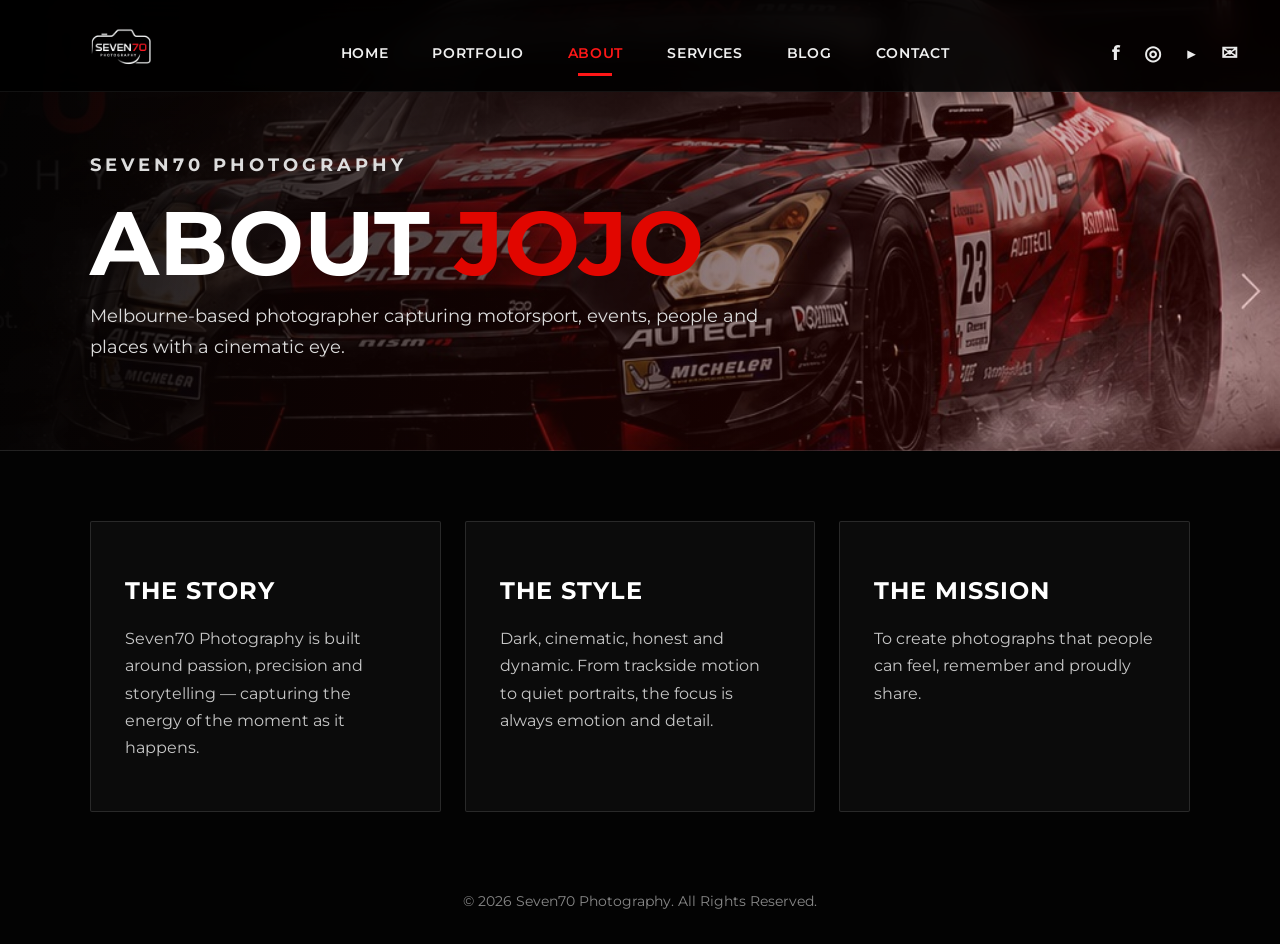
==== about.html @ 2dc297df "Add files via upload" ====
<!DOCTYPE html><html lang="en"><head><meta charset="UTF-8"><meta name="viewport" content="width=device-width, initial-scale=1.0"><title>About | Seven70 Photography</title><link rel="preconnect" href="https://fonts.googleapis.com"><link rel="preconnect" href="https://fonts.gstatic.com" crossorigin><link href="https://fonts.googleapis.com/css2?family=Montserrat:wght@400;500;600;700;800&family=Mr+Dafoe&display=swap" rel="stylesheet"><link rel="stylesheet" href="css/style.css"></head><body><header class="site-header">
  <a class="brand" href="index.html" aria-label="Seven70 Photography home"><img src="images/logo/logo-seven70.png" alt="Seven70 Photography logo" /><span class="brand-text">SEVEN<span>70</span><small>PHOTOGRAPHY</small></span></a>
  <button class="menu-toggle" aria-label="Open menu">☰</button>
  <nav class="main-nav" aria-label="Main navigation">
    <a  href="index.html">Home</a><a  href="portfolio.html">Portfolio</a><a class="active" href="about.html">About</a><a  href="services.html">Services</a><a  href="blog.html">Blog</a><a  href="contact.html">Contact</a>
  </nav>
  <div class="socials"><a href="#">f</a><a href="#">◎</a><a href="#">▶</a><a href="mailto:hello@seven70photography.com">✉</a></div>
</header><main><section class="page-hero"><p class="eyebrow">Seven70 Photography</p><h1>ABOUT <span>JOJO</span></h1><p>Melbourne-based photographer capturing motorsport, events, people and places with a cinematic eye.</p></section><section class="content"><div class="grid"><article class="panel"><h2>The Story</h2><p>Seven70 Photography is built around passion, precision and storytelling — capturing the energy of the moment as it happens.</p></article><article class="panel"><h2>The Style</h2><p>Dark, cinematic, honest and dynamic. From trackside motion to quiet portraits, the focus is always emotion and detail.</p></article><article class="panel"><h2>The Mission</h2><p>To create photographs that people can feel, remember and proudly share.</p></article></div></section></main><footer class="site-footer">© 2026 Seven70 Photography. All Rights Reserved.</footer><script src="js/script.js"></script></body></html>
---- css/style.css ----
:root{
  --bg:#030303;
  --panel:#090909;
  --text:#fff;
  --muted:#b9b9b9;
  --line:rgba(255,255,255,.16);
  --red:#e10600;
  --red2:#ff1717;
}
*{box-sizing:border-box}
html,body{margin:0;max-width:100%;overflow-x:hidden;background:var(--bg);color:var(--text);font-family:Montserrat,Arial,sans-serif}
a{color:inherit;text-decoration:none}
img{max-width:100%;display:block}
.site-header{height:92px;position:fixed;top:0;left:0;right:0;z-index:100;display:grid;grid-template-columns:230px 1fr 220px;align-items:center;padding:0 42px;background:rgba(0,0,0,.88);backdrop-filter:blur(14px);border-bottom:1px solid rgba(255,255,255,.07)}
.brand{width:158px;display:flex;align-items:center}.brand img{width:100%;height:auto;object-fit:contain}.brand-text{display:none;font-weight:800;font-size:22px;letter-spacing:1px}.brand-text span{color:var(--red)}.brand-text small{display:block;font-size:8px;letter-spacing:5px;font-weight:500;margin-top:4px}
.main-nav{display:flex;justify-content:center;align-items:center;gap:44px;text-transform:uppercase;font-size:14px;font-weight:600;letter-spacing:.7px}.main-nav a{position:relative;padding:36px 0;color:#f1f1f1}.main-nav a:hover,.main-nav a.active{color:var(--red2)}.main-nav a.active:after{content:"";position:absolute;left:50%;bottom:22px;transform:translateX(-50%);width:34px;height:3px;background:var(--red2)}
.socials{display:flex;justify-content:flex-end;gap:24px;font-size:20px;font-weight:700}.socials a{opacity:.92}.socials a:hover{color:var(--red2)}.menu-toggle{display:none;background:none;border:0;color:#fff;font-size:30px}
.hero{min-height:calc(100vh - 0px);position:relative;padding:92px 0 0;background:radial-gradient(circle at 70% 40%,rgba(255,255,255,.09),transparent 36%),linear-gradient(90deg,#030303 0%,#030303 25%,rgba(3,3,3,.92) 37%,rgba(3,3,3,.18) 65%,rgba(3,3,3,.45) 100%);display:grid;grid-template-columns:minmax(330px,42%) minmax(0,58%);align-items:center;overflow:hidden}
.hero:after{content:"";position:absolute;inset:92px 0 0;background:linear-gradient(180deg,transparent 69%,#030303 100%);pointer-events:none;z-index:2}.hero-copy{position:relative;z-index:3;padding-left:68px;max-width:630px;transform:translateY(-12px)}.eyebrow{text-transform:uppercase;color:#fff;font-weight:700;letter-spacing:4px;font-size:15px;margin:0 0 22px}.accent-line{width:48px;height:3px;background:var(--red);margin-bottom:28px}.hero-title{margin:0 0 18px;font-size:clamp(64px,6.1vw,112px);font-weight:800;line-height:.86;letter-spacing:2px;text-transform:uppercase;text-shadow:0 0 24px rgba(0,0,0,.75);white-space:normal}.hero-title .seventy{color:var(--red2)}.hero-title small{display:block;font-size:.42em;line-height:1.05;letter-spacing:.32em;font-weight:500;margin-top:12px;padding-left:3px;color:#fff}.hero-subtitle{font-size:17px;line-height:1.65;margin:0 0 25px;color:#f6f6f6}.signature{font-family:"Mr Dafoe",cursive;font-size:42px;line-height:1;color:#fff;margin:5px 0 14px;text-shadow:0 0 10px rgba(0,0,0,.5)}.role{text-transform:uppercase;letter-spacing:4px;color:#fff;margin:0 0 32px;font-size:13px}.btn{display:inline-flex;align-items:center;gap:18px;border:1px solid rgba(255,255,255,.82);padding:17px 34px;text-transform:uppercase;letter-spacing:3px;font-size:13px;font-weight:700;transition:.25s}.btn span{color:var(--red2);font-size:28px;line-height:0}.btn:hover{background:#fff;color:#000}.hero-media{position:relative;z-index:1;align-self:stretch;height:calc(100vh - 92px);min-height:560px;overflow:hidden}.hero-media img{width:100%;height:100%;object-fit:cover;object-position:center right;filter:contrast(1.08) saturate(.94) brightness(.86)}.hero-media:before{content:"";position:absolute;inset:0;background:linear-gradient(90deg,#030303 0%,rgba(3,3,3,.84) 5%,rgba(3,3,3,.28) 26%,transparent 52%,rgba(0,0,0,.25) 100%);z-index:2}.hero-arrow{position:absolute;z-index:4;top:48%;transform:translateY(-50%);background:transparent;border:0;color:#fff;font-size:62px;font-weight:200;opacity:.75;cursor:pointer}.hero-arrow.left{left:18px}.hero-arrow.right{right:22px}.hero-dots{position:absolute;z-index:5;bottom:54px;left:50%;display:flex;gap:14px}.hero-dots span{width:12px;height:12px;border-radius:50%;background:#fff;opacity:.9}.hero-dots .active{background:var(--red2);box-shadow:0 0 0 2px rgba(255,255,255,.8) inset}
.featured-strip{position:relative;z-index:5;margin:-28px auto 0;width:calc(100% - 52px);display:grid;grid-template-columns:repeat(6,1fr);gap:12px}.feature-card{height:210px;border:1px solid var(--line);position:relative;overflow:hidden;background:#111}.feature-card img{width:100%;height:100%;object-fit:cover;filter:grayscale(.2) brightness(.62);transition:transform .4s,filter .4s}.feature-card:after{content:"";position:absolute;inset:0;background:linear-gradient(180deg,transparent 40%,rgba(0,0,0,.86))}.feature-card span{position:absolute;z-index:2;left:0;right:0;bottom:18px;text-align:center;text-transform:uppercase;font-size:16px;font-weight:700;letter-spacing:.5px}.feature-card:hover img{transform:scale(1.07);filter:grayscale(0) brightness(.86)}
.quick-links{width:calc(100% - 52px);margin:32px auto 28px;border-top:1px solid rgba(255,255,255,.1);border-bottom:1px solid rgba(255,255,255,.1);display:grid;grid-template-columns:repeat(6,1fr);background:linear-gradient(180deg,rgba(255,255,255,.025),rgba(255,255,255,.005))}.quick-links a{padding:28px 24px;min-height:86px;border-right:1px solid rgba(255,255,255,.15);display:flex;gap:10px;flex-direction:column;justify-content:center}.quick-links a:last-child{border-right:0}.quick-links strong{text-transform:uppercase;letter-spacing:1.3px;font-size:15px}.quick-links span{color:var(--muted);font-size:14px}.quick-links span::after{content:"";color:var(--red)}
.site-footer{text-align:center;color:#888;padding:10px 20px 34px;font-size:14px}.page-hero{padding:150px 7vw 70px;background:linear-gradient(100deg,#030303,rgba(225,6,0,.16)),url('../images/hero/hero-car.jpg') center/cover;color:#fff;border-bottom:1px solid rgba(255,255,255,.12)}.page-hero h1{font-size:clamp(48px,7vw,100px);line-height:.9;margin:0;text-transform:uppercase}.page-hero h1 span{color:var(--red)}.page-hero p{max-width:680px;color:#ddd;font-size:18px;line-height:1.7}.content{padding:70px 7vw}.grid{display:grid;grid-template-columns:repeat(3,1fr);gap:24px}.panel{padding:34px;background:#0b0b0b;border:1px solid rgba(255,255,255,.12);border-radius:2px}.panel h2,.panel h3{text-transform:uppercase;letter-spacing:1px}.panel p{color:#c7c7c7;line-height:1.7}.form{max-width:760px}.form input,.form textarea{width:100%;margin:0 0 16px;padding:16px;background:#070707;border:1px solid rgba(255,255,255,.18);color:#fff}.form textarea{min-height:160px}.form button{background:var(--red);color:#fff;border:0;padding:16px 28px;text-transform:uppercase;font-weight:800;letter-spacing:2px}
@media(max-width:1100px){.site-header{grid-template-columns:170px 1fr 150px;padding:0 24px}.main-nav{gap:22px;font-size:12px}.socials{gap:14px}.hero{grid-template-columns:1fr}.hero-copy{padding:150px 38px 90px}.hero-media{position:absolute;inset:92px 0 0;height:auto;min-height:0;opacity:.62}.hero-title{font-size:clamp(58px,11vw,105px)}.featured-strip,.quick-links{grid-template-columns:repeat(3,1fr)}.grid{grid-template-columns:1fr 1fr}}
@media(max-width:760px){.site-header{height:76px;grid-template-columns:150px 1fr;padding:0 18px}.brand{width:132px}.menu-toggle{display:block;justify-self:end}.main-nav{display:none;position:absolute;top:76px;left:0;right:0;background:#050505;border-bottom:1px solid rgba(255,255,255,.1);padding:16px 24px;flex-direction:column;align-items:flex-start;gap:0}.main-nav.open{display:flex}.main-nav a{padding:14px 0}.main-nav a.active:after{display:none}.socials{display:none}.hero{padding-top:76px;min-height:760px}.hero-copy{padding:110px 28px 70px}.hero-media{inset:76px 0 0}.hero-media img{object-position:62% center}.eyebrow{font-size:12px;letter-spacing:2px}.hero-title{font-size:clamp(50px,17vw,78px)}.hero-title small{letter-spacing:.22em}.signature{font-size:34px}.hero-arrow{display:none}.hero-dots{bottom:28px;left:28px}.featured-strip{margin:0 16px;width:auto;grid-template-columns:1fr 1fr}.feature-card{height:170px}.quick-links{width:auto;margin:22px 16px;grid-template-columns:1fr}.quick-links a{border-right:0;border-bottom:1px solid rgba(255,255,255,.15);padding:18px}.grid{grid-template-columns:1fr}.page-hero{padding-top:120px}}
@media(max-width:430px){.featured-strip{grid-template-columns:1fr}.hero-title small{font-size:.38em;letter-spacing:.16em}.hero-subtitle{font-size:15px}.btn{padding:15px 22px}.feature-card{height:210px}}
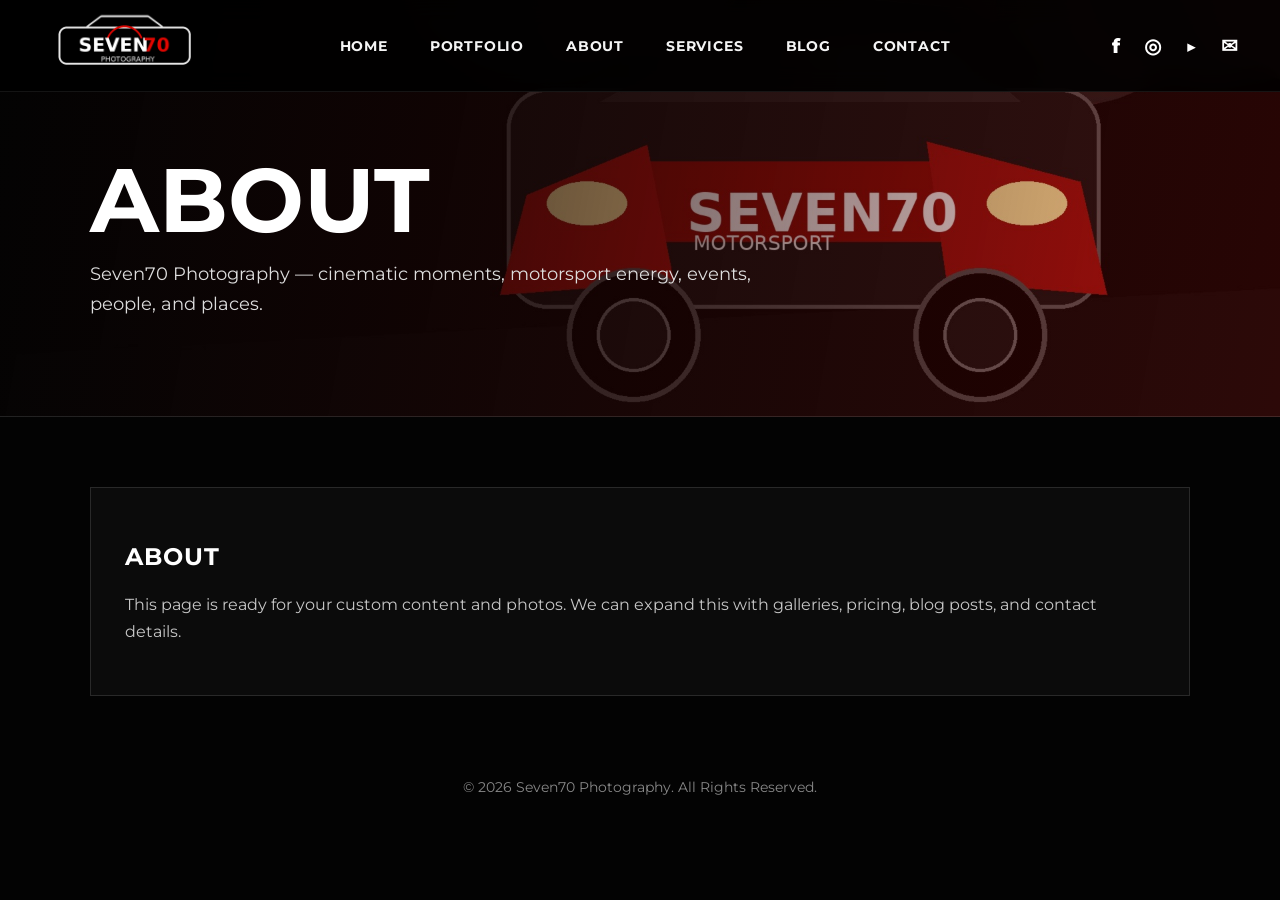
==== commit 4ab3e71d: "Add files via upload" ====
--- a/about.html
+++ b/about.html
@@ -1,8 +1 @@
-<!DOCTYPE html><html lang="en"><head><meta charset="UTF-8"><meta name="viewport" content="width=device-width, initial-scale=1.0"><title>About | Seven70 Photography</title><link rel="preconnect" href="https://fonts.googleapis.com"><link rel="preconnect" href="https://fonts.gstatic.com" crossorigin><link href="https://fonts.googleapis.com/css2?family=Montserrat:wght@400;500;600;700;800&family=Mr+Dafoe&display=swap" rel="stylesheet"><link rel="stylesheet" href="css/style.css"></head><body><header class="site-header">
-  <a class="brand" href="index.html" aria-label="Seven70 Photography home"><img src="images/logo/logo-seven70.png" alt="Seven70 Photography logo" /><span class="brand-text">SEVEN<span>70</span><small>PHOTOGRAPHY</small></span></a>
-  <button class="menu-toggle" aria-label="Open menu">☰</button>
-  <nav class="main-nav" aria-label="Main navigation">
-    <a  href="index.html">Home</a><a  href="portfolio.html">Portfolio</a><a class="active" href="about.html">About</a><a  href="services.html">Services</a><a  href="blog.html">Blog</a><a  href="contact.html">Contact</a>
-  </nav>
-  <div class="socials"><a href="#">f</a><a href="#">◎</a><a href="#">▶</a><a href="mailto:hello@seven70photography.com">✉</a></div>
-</header><main><section class="page-hero"><p class="eyebrow">Seven70 Photography</p><h1>ABOUT <span>JOJO</span></h1><p>Melbourne-based photographer capturing motorsport, events, people and places with a cinematic eye.</p></section><section class="content"><div class="grid"><article class="panel"><h2>The Story</h2><p>Seven70 Photography is built around passion, precision and storytelling — capturing the energy of the moment as it happens.</p></article><article class="panel"><h2>The Style</h2><p>Dark, cinematic, honest and dynamic. From trackside motion to quiet portraits, the focus is always emotion and detail.</p></article><article class="panel"><h2>The Mission</h2><p>To create photographs that people can feel, remember and proudly share.</p></article></div></section></main><footer class="site-footer">© 2026 Seven70 Photography. All Rights Reserved.</footer><script src="js/script.js"></script></body></html>+<!DOCTYPE html><html lang="en"><head><meta charset="UTF-8"><meta name="viewport" content="width=device-width, initial-scale=1.0"><title>About | Seven70 Photography</title><link rel="preconnect" href="https://fonts.googleapis.com"><link rel="preconnect" href="https://fonts.gstatic.com" crossorigin><link href="https://fonts.googleapis.com/css2?family=Montserrat:wght@400;500;600;700;800&family=Mr+Dafoe&display=swap" rel="stylesheet"><link rel="stylesheet" href="css/style.css?v=5.0"></head><body><header class="site-header"><a class="brand" href="index.html"><img src="images/logo/logo-seven70.png" alt="Seven70 Photography logo"></a><button class="menu-toggle" aria-label="Open menu">☰</button><nav class="main-nav"><a href="index.html">Home</a><a href="portfolio.html">Portfolio</a><a href="about.html">About</a><a href="services.html">Services</a><a href="blog.html">Blog</a><a href="contact.html">Contact</a></nav><div class="socials"><a href="#">f</a><a href="#">◎</a><a href="#">▶</a><a href="#">✉</a></div></header><main><section class="page-hero"><h1>About</h1><p>Seven70 Photography — cinematic moments, motorsport energy, events, people, and places.</p></section><section class="content"><div class="panel"><h2>About</h2><p>This page is ready for your custom content and photos. We can expand this with galleries, pricing, blog posts, and contact details.</p></div></section></main><footer class="site-footer">© 2026 Seven70 Photography. All Rights Reserved.</footer><script src="js/script.js?v=5.0"></script></body></html>
--- a/css/style.css
+++ b/css/style.css
@@ -1,25 +1 @@
-:root{
-  --bg:#030303;
-  --panel:#090909;
-  --text:#fff;
-  --muted:#b9b9b9;
-  --line:rgba(255,255,255,.16);
-  --red:#e10600;
-  --red2:#ff1717;
-}
-*{box-sizing:border-box}
-html,body{margin:0;max-width:100%;overflow-x:hidden;background:var(--bg);color:var(--text);font-family:Montserrat,Arial,sans-serif}
-a{color:inherit;text-decoration:none}
-img{max-width:100%;display:block}
-.site-header{height:92px;position:fixed;top:0;left:0;right:0;z-index:100;display:grid;grid-template-columns:230px 1fr 220px;align-items:center;padding:0 42px;background:rgba(0,0,0,.88);backdrop-filter:blur(14px);border-bottom:1px solid rgba(255,255,255,.07)}
-.brand{width:158px;display:flex;align-items:center}.brand img{width:100%;height:auto;object-fit:contain}.brand-text{display:none;font-weight:800;font-size:22px;letter-spacing:1px}.brand-text span{color:var(--red)}.brand-text small{display:block;font-size:8px;letter-spacing:5px;font-weight:500;margin-top:4px}
-.main-nav{display:flex;justify-content:center;align-items:center;gap:44px;text-transform:uppercase;font-size:14px;font-weight:600;letter-spacing:.7px}.main-nav a{position:relative;padding:36px 0;color:#f1f1f1}.main-nav a:hover,.main-nav a.active{color:var(--red2)}.main-nav a.active:after{content:"";position:absolute;left:50%;bottom:22px;transform:translateX(-50%);width:34px;height:3px;background:var(--red2)}
-.socials{display:flex;justify-content:flex-end;gap:24px;font-size:20px;font-weight:700}.socials a{opacity:.92}.socials a:hover{color:var(--red2)}.menu-toggle{display:none;background:none;border:0;color:#fff;font-size:30px}
-.hero{min-height:calc(100vh - 0px);position:relative;padding:92px 0 0;background:radial-gradient(circle at 70% 40%,rgba(255,255,255,.09),transparent 36%),linear-gradient(90deg,#030303 0%,#030303 25%,rgba(3,3,3,.92) 37%,rgba(3,3,3,.18) 65%,rgba(3,3,3,.45) 100%);display:grid;grid-template-columns:minmax(330px,42%) minmax(0,58%);align-items:center;overflow:hidden}
-.hero:after{content:"";position:absolute;inset:92px 0 0;background:linear-gradient(180deg,transparent 69%,#030303 100%);pointer-events:none;z-index:2}.hero-copy{position:relative;z-index:3;padding-left:68px;max-width:630px;transform:translateY(-12px)}.eyebrow{text-transform:uppercase;color:#fff;font-weight:700;letter-spacing:4px;font-size:15px;margin:0 0 22px}.accent-line{width:48px;height:3px;background:var(--red);margin-bottom:28px}.hero-title{margin:0 0 18px;font-size:clamp(64px,6.1vw,112px);font-weight:800;line-height:.86;letter-spacing:2px;text-transform:uppercase;text-shadow:0 0 24px rgba(0,0,0,.75);white-space:normal}.hero-title .seventy{color:var(--red2)}.hero-title small{display:block;font-size:.42em;line-height:1.05;letter-spacing:.32em;font-weight:500;margin-top:12px;padding-left:3px;color:#fff}.hero-subtitle{font-size:17px;line-height:1.65;margin:0 0 25px;color:#f6f6f6}.signature{font-family:"Mr Dafoe",cursive;font-size:42px;line-height:1;color:#fff;margin:5px 0 14px;text-shadow:0 0 10px rgba(0,0,0,.5)}.role{text-transform:uppercase;letter-spacing:4px;color:#fff;margin:0 0 32px;font-size:13px}.btn{display:inline-flex;align-items:center;gap:18px;border:1px solid rgba(255,255,255,.82);padding:17px 34px;text-transform:uppercase;letter-spacing:3px;font-size:13px;font-weight:700;transition:.25s}.btn span{color:var(--red2);font-size:28px;line-height:0}.btn:hover{background:#fff;color:#000}.hero-media{position:relative;z-index:1;align-self:stretch;height:calc(100vh - 92px);min-height:560px;overflow:hidden}.hero-media img{width:100%;height:100%;object-fit:cover;object-position:center right;filter:contrast(1.08) saturate(.94) brightness(.86)}.hero-media:before{content:"";position:absolute;inset:0;background:linear-gradient(90deg,#030303 0%,rgba(3,3,3,.84) 5%,rgba(3,3,3,.28) 26%,transparent 52%,rgba(0,0,0,.25) 100%);z-index:2}.hero-arrow{position:absolute;z-index:4;top:48%;transform:translateY(-50%);background:transparent;border:0;color:#fff;font-size:62px;font-weight:200;opacity:.75;cursor:pointer}.hero-arrow.left{left:18px}.hero-arrow.right{right:22px}.hero-dots{position:absolute;z-index:5;bottom:54px;left:50%;display:flex;gap:14px}.hero-dots span{width:12px;height:12px;border-radius:50%;background:#fff;opacity:.9}.hero-dots .active{background:var(--red2);box-shadow:0 0 0 2px rgba(255,255,255,.8) inset}
-.featured-strip{position:relative;z-index:5;margin:-28px auto 0;width:calc(100% - 52px);display:grid;grid-template-columns:repeat(6,1fr);gap:12px}.feature-card{height:210px;border:1px solid var(--line);position:relative;overflow:hidden;background:#111}.feature-card img{width:100%;height:100%;object-fit:cover;filter:grayscale(.2) brightness(.62);transition:transform .4s,filter .4s}.feature-card:after{content:"";position:absolute;inset:0;background:linear-gradient(180deg,transparent 40%,rgba(0,0,0,.86))}.feature-card span{position:absolute;z-index:2;left:0;right:0;bottom:18px;text-align:center;text-transform:uppercase;font-size:16px;font-weight:700;letter-spacing:.5px}.feature-card:hover img{transform:scale(1.07);filter:grayscale(0) brightness(.86)}
-.quick-links{width:calc(100% - 52px);margin:32px auto 28px;border-top:1px solid rgba(255,255,255,.1);border-bottom:1px solid rgba(255,255,255,.1);display:grid;grid-template-columns:repeat(6,1fr);background:linear-gradient(180deg,rgba(255,255,255,.025),rgba(255,255,255,.005))}.quick-links a{padding:28px 24px;min-height:86px;border-right:1px solid rgba(255,255,255,.15);display:flex;gap:10px;flex-direction:column;justify-content:center}.quick-links a:last-child{border-right:0}.quick-links strong{text-transform:uppercase;letter-spacing:1.3px;font-size:15px}.quick-links span{color:var(--muted);font-size:14px}.quick-links span::after{content:"";color:var(--red)}
-.site-footer{text-align:center;color:#888;padding:10px 20px 34px;font-size:14px}.page-hero{padding:150px 7vw 70px;background:linear-gradient(100deg,#030303,rgba(225,6,0,.16)),url('../images/hero/hero-car.jpg') center/cover;color:#fff;border-bottom:1px solid rgba(255,255,255,.12)}.page-hero h1{font-size:clamp(48px,7vw,100px);line-height:.9;margin:0;text-transform:uppercase}.page-hero h1 span{color:var(--red)}.page-hero p{max-width:680px;color:#ddd;font-size:18px;line-height:1.7}.content{padding:70px 7vw}.grid{display:grid;grid-template-columns:repeat(3,1fr);gap:24px}.panel{padding:34px;background:#0b0b0b;border:1px solid rgba(255,255,255,.12);border-radius:2px}.panel h2,.panel h3{text-transform:uppercase;letter-spacing:1px}.panel p{color:#c7c7c7;line-height:1.7}.form{max-width:760px}.form input,.form textarea{width:100%;margin:0 0 16px;padding:16px;background:#070707;border:1px solid rgba(255,255,255,.18);color:#fff}.form textarea{min-height:160px}.form button{background:var(--red);color:#fff;border:0;padding:16px 28px;text-transform:uppercase;font-weight:800;letter-spacing:2px}
-@media(max-width:1100px){.site-header{grid-template-columns:170px 1fr 150px;padding:0 24px}.main-nav{gap:22px;font-size:12px}.socials{gap:14px}.hero{grid-template-columns:1fr}.hero-copy{padding:150px 38px 90px}.hero-media{position:absolute;inset:92px 0 0;height:auto;min-height:0;opacity:.62}.hero-title{font-size:clamp(58px,11vw,105px)}.featured-strip,.quick-links{grid-template-columns:repeat(3,1fr)}.grid{grid-template-columns:1fr 1fr}}
-@media(max-width:760px){.site-header{height:76px;grid-template-columns:150px 1fr;padding:0 18px}.brand{width:132px}.menu-toggle{display:block;justify-self:end}.main-nav{display:none;position:absolute;top:76px;left:0;right:0;background:#050505;border-bottom:1px solid rgba(255,255,255,.1);padding:16px 24px;flex-direction:column;align-items:flex-start;gap:0}.main-nav.open{display:flex}.main-nav a{padding:14px 0}.main-nav a.active:after{display:none}.socials{display:none}.hero{padding-top:76px;min-height:760px}.hero-copy{padding:110px 28px 70px}.hero-media{inset:76px 0 0}.hero-media img{object-position:62% center}.eyebrow{font-size:12px;letter-spacing:2px}.hero-title{font-size:clamp(50px,17vw,78px)}.hero-title small{letter-spacing:.22em}.signature{font-size:34px}.hero-arrow{display:none}.hero-dots{bottom:28px;left:28px}.featured-strip{margin:0 16px;width:auto;grid-template-columns:1fr 1fr}.feature-card{height:170px}.quick-links{width:auto;margin:22px 16px;grid-template-columns:1fr}.quick-links a{border-right:0;border-bottom:1px solid rgba(255,255,255,.15);padding:18px}.grid{grid-template-columns:1fr}.page-hero{padding-top:120px}}
-@media(max-width:430px){.featured-strip{grid-template-columns:1fr}.hero-title small{font-size:.38em;letter-spacing:.16em}.hero-subtitle{font-size:15px}.btn{padding:15px 22px}.feature-card{height:210px}}
+:root{--bg:#030303;--text:#fff;--muted:#c7c7c7;--line:rgba(255,255,255,.16);--red:#e10600;--red2:#ff1717}*{box-sizing:border-box}html,body{margin:0;width:100%;max-width:100%;overflow-x:hidden;background:var(--bg);color:var(--text);font-family:Montserrat,Arial,sans-serif}a{color:inherit;text-decoration:none}img{max-width:100%;display:block}.site-header{height:92px;position:fixed;top:0;left:0;right:0;z-index:100;display:grid;grid-template-columns:230px 1fr 220px;align-items:center;padding:0 42px;background:rgba(0,0,0,.9);border-bottom:1px solid rgba(255,255,255,.08);backdrop-filter:blur(12px)}.brand{width:165px;display:flex;align-items:center}.brand img{width:100%;height:auto;object-fit:contain}.main-nav{display:flex;align-items:center;justify-content:center;gap:42px;text-transform:uppercase;font-size:14px;font-weight:700;letter-spacing:.8px}.main-nav a{position:relative;padding:36px 0;color:#f4f4f4}.main-nav a:hover,.main-nav a.active{color:var(--red2)}.main-nav a.active:after{content:"";position:absolute;left:50%;bottom:20px;transform:translateX(-50%);width:34px;height:3px;background:var(--red2)}.socials{display:flex;justify-content:flex-end;gap:24px;font-size:20px;font-weight:800}.menu-toggle{display:none;background:transparent;border:0;color:#fff;font-size:30px}.hero{position:relative;height:760px;max-height:92vh;min-height:650px;padding-top:92px;overflow:hidden;background:#030303}.hero-bg{position:absolute;inset:92px 0 0 0;z-index:1;overflow:hidden}.hero-bg img{width:100%;height:100%;object-fit:cover;object-position:72% center;filter:contrast(1.08) saturate(1.02) brightness(.96)}.hero-bg:after{content:"";position:absolute;inset:0;z-index:2;background:linear-gradient(90deg,#030303 0%,rgba(3,3,3,.92) 26%,rgba(3,3,3,.55) 42%,rgba(3,3,3,.12) 64%,rgba(3,3,3,0) 100%),linear-gradient(180deg,rgba(0,0,0,.10) 0%,rgba(0,0,0,0) 60%,#030303 100%)}.hero-content{position:relative;z-index:4;width:min(610px,44vw);padding-left:64px;padding-top:72px}.eyebrow{margin:0 0 20px;text-transform:uppercase;font-size:15px;font-weight:800;letter-spacing:4px}.accent-line{width:50px;height:3px;background:var(--red);margin:0 0 26px}.hero-title{margin:0 0 22px;text-transform:uppercase;line-height:.86;letter-spacing:1px;text-shadow:0 0 22px rgba(0,0,0,.72)}.hero-title span,.hero-title em{font-style:normal;font-size:clamp(62px,5.7vw,112px);font-weight:800}.hero-title em{color:var(--red2)}.hero-title small{display:block;margin-top:13px;font-size:clamp(28px,2.95vw,58px);font-weight:500;letter-spacing:.32em;line-height:1;color:#fff}.hero-subtitle{margin:0 0 24px;font-size:17px;line-height:1.65;color:#f2f2f2}.signature{font-family:"Mr Dafoe",cursive;font-size:43px;line-height:1;margin:0 0 14px}.role{margin:0 0 32px;text-transform:uppercase;letter-spacing:4px;font-size:13px}.btn{display:inline-flex;align-items:center;gap:18px;border:1px solid rgba(255,255,255,.78);padding:17px 34px;text-transform:uppercase;letter-spacing:3px;font-size:13px;font-weight:800}.btn span{color:var(--red2);font-size:28px;line-height:0}.btn:hover{background:#fff;color:#000}.hero-arrow{position:absolute;z-index:5;top:52%;transform:translateY(-50%);background:transparent;border:0;color:#fff;font-size:62px;font-weight:200;opacity:.75;cursor:pointer}.hero-arrow.left{left:18px}.hero-arrow.right{right:22px}.hero-dots{position:absolute;z-index:6;bottom:46px;left:50%;transform:translateX(-50%);display:flex;gap:14px}.hero-dots span{width:12px;height:12px;border-radius:50%;background:#fff;opacity:.88}.hero-dots .active{background:var(--red2);box-shadow:0 0 0 2px rgba(255,255,255,.85) inset}.feature-strip{position:relative;z-index:10;margin:-18px auto 0;width:calc(100% - 52px);display:grid;grid-template-columns:repeat(6,minmax(0,1fr));gap:12px}.feature-card{height:210px;position:relative;overflow:hidden;border:1px solid var(--line);background:#111}.feature-card img{width:100%;height:100%;object-fit:cover;filter:brightness(.62) grayscale(.18);transition:.35s}.feature-card:after{content:"";position:absolute;inset:0;background:linear-gradient(180deg,transparent 45%,rgba(0,0,0,.9))}.feature-card span{position:absolute;z-index:2;left:0;right:0;bottom:18px;text-align:center;text-transform:uppercase;font-size:16px;font-weight:800}.feature-card:hover img{transform:scale(1.06);filter:brightness(.88) grayscale(0)}.quick-links{width:calc(100% - 52px);margin:32px auto 30px;display:grid;grid-template-columns:repeat(6,1fr);border-top:1px solid rgba(255,255,255,.12);border-bottom:1px solid rgba(255,255,255,.12);background:linear-gradient(180deg,rgba(255,255,255,.03),rgba(255,255,255,.01))}.quick-links a{min-height:92px;padding:20px 22px;border-right:1px solid rgba(255,255,255,.14);display:grid;grid-template-columns:42px 1fr;column-gap:14px;align-content:center}.quick-links a:last-child{border-right:0}.quick-links b{grid-row:1/3;font-size:30px;color:#fff}.quick-links strong{text-transform:uppercase;font-size:15px;letter-spacing:1px}.quick-links span{color:var(--muted);font-size:14px}.quick-links span::after{content:"";color:var(--red2)}.site-footer{text-align:center;color:#888;padding:12px 20px 34px;font-size:14px}.page-hero{padding:160px 7vw 78px;background:linear-gradient(100deg,#030303,rgba(225,6,0,.16)),url('../images/hero/hero-main.jpg') center/cover;color:#fff;border-bottom:1px solid rgba(255,255,255,.12)}.page-hero h1{font-size:clamp(48px,7vw,96px);line-height:.9;margin:0;text-transform:uppercase}.page-hero p{max-width:720px;color:#ddd;font-size:18px;line-height:1.7}.content{padding:70px 7vw}.panel{padding:34px;background:#0b0b0b;border:1px solid rgba(255,255,255,.12)}.panel h2{text-transform:uppercase;letter-spacing:1px}.panel p{color:#c7c7c7;line-height:1.7}@media(max-width:1200px){.site-header{grid-template-columns:190px 1fr 170px;padding:0 28px}.brand{width:145px}.main-nav{gap:24px;font-size:12px}.socials{gap:14px}.hero-content{width:min(570px,50vw);padding-left:42px}.hero-title span,.hero-title em{font-size:clamp(56px,6vw,92px)}.hero-title small{font-size:clamp(26px,3vw,46px)}.feature-strip,.quick-links{grid-template-columns:repeat(3,1fr)}}@media(max-width:820px){.site-header{height:76px;grid-template-columns:145px 1fr;padding:0 18px}.brand{width:132px}.menu-toggle{display:block;justify-self:end}.main-nav{display:none;position:absolute;top:76px;left:0;right:0;background:#050505;padding:16px 24px;flex-direction:column;align-items:flex-start;gap:0}.main-nav.open{display:flex}.main-nav a{padding:14px 0}.main-nav a.active:after{display:none}.socials{display:none}.hero{height:auto;min-height:760px;padding-top:76px}.hero-bg{inset:76px 0 0}.hero-bg img{object-position:66% center;opacity:.72}.hero-bg:after{background:linear-gradient(90deg,rgba(3,3,3,.96),rgba(3,3,3,.58) 52%,rgba(3,3,3,.16)),linear-gradient(180deg,rgba(0,0,0,0),#030303 100%)}.hero-content{width:auto;max-width:620px;padding:112px 28px 90px}.hero-title span,.hero-title em{font-size:clamp(48px,15vw,80px)}.hero-title small{font-size:clamp(24px,7vw,42px);letter-spacing:.22em}.signature{font-size:35px}.hero-arrow{display:none}.hero-dots{left:28px;transform:none;bottom:26px}.feature-strip{margin:0 16px;width:auto;grid-template-columns:1fr 1fr}.feature-card{height:170px}.quick-links{width:auto;margin:22px 16px;grid-template-columns:1fr}.quick-links a{border-right:0;border-bottom:1px solid rgba(255,255,255,.14)}.quick-links a:last-child{border-bottom:0}.page-hero{padding-top:120px}}@media(max-width:460px){.feature-strip{grid-template-columns:1fr}.feature-card{height:210px}.hero-subtitle{font-size:15px}.btn{padding:15px 22px}.eyebrow{font-size:12px;letter-spacing:2px}}
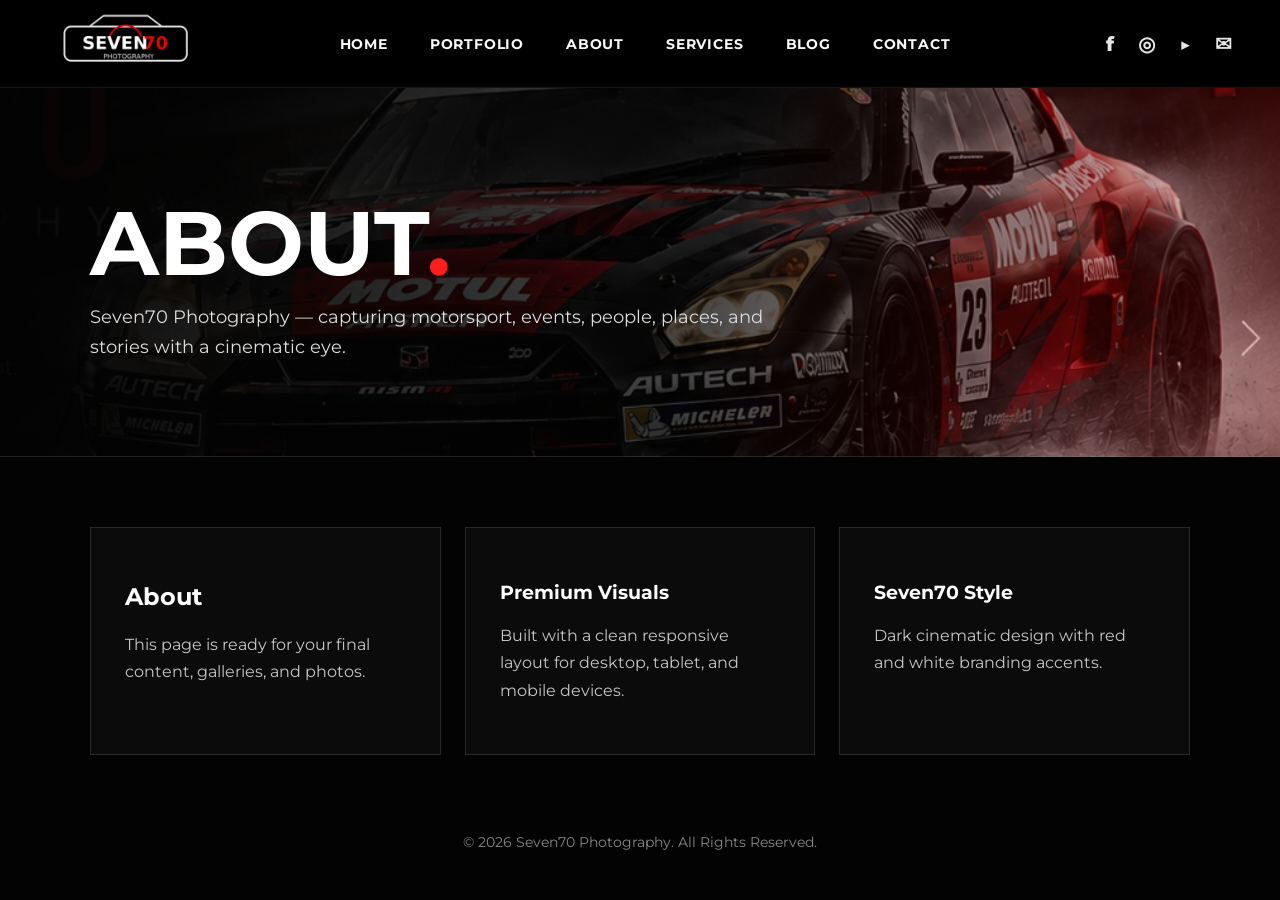
==== commit 1a84dfdb: "Add files via upload" ====
--- a/about.html
+++ b/about.html
@@ -1 +1,26 @@
-<!DOCTYPE html><html lang="en"><head><meta charset="UTF-8"><meta name="viewport" content="width=device-width, initial-scale=1.0"><title>About | Seven70 Photography</title><link rel="preconnect" href="https://fonts.googleapis.com"><link rel="preconnect" href="https://fonts.gstatic.com" crossorigin><link href="https://fonts.googleapis.com/css2?family=Montserrat:wght@400;500;600;700;800&family=Mr+Dafoe&display=swap" rel="stylesheet"><link rel="stylesheet" href="css/style.css?v=5.0"></head><body><header class="site-header"><a class="brand" href="index.html"><img src="images/logo/logo-seven70.png" alt="Seven70 Photography logo"></a><button class="menu-toggle" aria-label="Open menu">☰</button><nav class="main-nav"><a href="index.html">Home</a><a href="portfolio.html">Portfolio</a><a href="about.html">About</a><a href="services.html">Services</a><a href="blog.html">Blog</a><a href="contact.html">Contact</a></nav><div class="socials"><a href="#">f</a><a href="#">◎</a><a href="#">▶</a><a href="#">✉</a></div></header><main><section class="page-hero"><h1>About</h1><p>Seven70 Photography — cinematic moments, motorsport energy, events, people, and places.</p></section><section class="content"><div class="panel"><h2>About</h2><p>This page is ready for your custom content and photos. We can expand this with galleries, pricing, blog posts, and contact details.</p></div></section></main><footer class="site-footer">© 2026 Seven70 Photography. All Rights Reserved.</footer><script src="js/script.js?v=5.0"></script></body></html>
+<!DOCTYPE html>
+<html lang="en">
+<head>
+  <meta charset="UTF-8" />
+  <meta name="viewport" content="width=device-width, initial-scale=1.0" />
+  <title>About | Seven70 Photography</title>
+  <link rel="preconnect" href="https://fonts.googleapis.com">
+  <link rel="preconnect" href="https://fonts.gstatic.com" crossorigin>
+  <link href="https://fonts.googleapis.com/css2?family=Montserrat:wght@400;500;600;700;800;900&family=Mr+Dafoe&display=swap" rel="stylesheet">
+  <link rel="stylesheet" href="css/style.css?v=6.0" />
+</head>
+<body>
+  <header class="site-header">
+    <a class="brand" href="index.html"><img src="images/logo/logo-seven70.png" alt="Seven70 Photography logo"></a>
+    <button class="menu-toggle" aria-label="Open menu">☰</button>
+    <nav class="main-nav">
+      <a href="index.html">Home</a><a href="portfolio.html">Portfolio</a><a href="about.html">About</a><a href="services.html">Services</a><a href="blog.html">Blog</a><a href="contact.html">Contact</a>
+    </nav>
+    <div class="socials"><a href="#">f</a><a href="#">◎</a><a href="#">▶</a><a href="contact.html">✉</a></div>
+  </header>
+  <section class="page-hero"><h1>About<span>.</span></h1><p>Seven70 Photography — capturing motorsport, events, people, places, and stories with a cinematic eye.</p></section>
+  <main class="content"><div class="grid"><article class="panel"><h2>About</h2><p>This page is ready for your final content, galleries, and photos.</p></article><article class="panel"><h3>Premium Visuals</h3><p>Built with a clean responsive layout for desktop, tablet, and mobile devices.</p></article><article class="panel"><h3>Seven70 Style</h3><p>Dark cinematic design with red and white branding accents.</p></article></div></main>
+  <footer class="site-footer">© 2026 Seven70 Photography. All Rights Reserved.</footer>
+  <script src="js/script.js?v=6.0"></script>
+</body>
+</html>
--- a/css/style.css
+++ b/css/style.css
@@ -1 +1 @@
-:root{--bg:#030303;--text:#fff;--muted:#c7c7c7;--line:rgba(255,255,255,.16);--red:#e10600;--red2:#ff1717}*{box-sizing:border-box}html,body{margin:0;width:100%;max-width:100%;overflow-x:hidden;background:var(--bg);color:var(--text);font-family:Montserrat,Arial,sans-serif}a{color:inherit;text-decoration:none}img{max-width:100%;display:block}.site-header{height:92px;position:fixed;top:0;left:0;right:0;z-index:100;display:grid;grid-template-columns:230px 1fr 220px;align-items:center;padding:0 42px;background:rgba(0,0,0,.9);border-bottom:1px solid rgba(255,255,255,.08);backdrop-filter:blur(12px)}.brand{width:165px;display:flex;align-items:center}.brand img{width:100%;height:auto;object-fit:contain}.main-nav{display:flex;align-items:center;justify-content:center;gap:42px;text-transform:uppercase;font-size:14px;font-weight:700;letter-spacing:.8px}.main-nav a{position:relative;padding:36px 0;color:#f4f4f4}.main-nav a:hover,.main-nav a.active{color:var(--red2)}.main-nav a.active:after{content:"";position:absolute;left:50%;bottom:20px;transform:translateX(-50%);width:34px;height:3px;background:var(--red2)}.socials{display:flex;justify-content:flex-end;gap:24px;font-size:20px;font-weight:800}.menu-toggle{display:none;background:transparent;border:0;color:#fff;font-size:30px}.hero{position:relative;height:760px;max-height:92vh;min-height:650px;padding-top:92px;overflow:hidden;background:#030303}.hero-bg{position:absolute;inset:92px 0 0 0;z-index:1;overflow:hidden}.hero-bg img{width:100%;height:100%;object-fit:cover;object-position:72% center;filter:contrast(1.08) saturate(1.02) brightness(.96)}.hero-bg:after{content:"";position:absolute;inset:0;z-index:2;background:linear-gradient(90deg,#030303 0%,rgba(3,3,3,.92) 26%,rgba(3,3,3,.55) 42%,rgba(3,3,3,.12) 64%,rgba(3,3,3,0) 100%),linear-gradient(180deg,rgba(0,0,0,.10) 0%,rgba(0,0,0,0) 60%,#030303 100%)}.hero-content{position:relative;z-index:4;width:min(610px,44vw);padding-left:64px;padding-top:72px}.eyebrow{margin:0 0 20px;text-transform:uppercase;font-size:15px;font-weight:800;letter-spacing:4px}.accent-line{width:50px;height:3px;background:var(--red);margin:0 0 26px}.hero-title{margin:0 0 22px;text-transform:uppercase;line-height:.86;letter-spacing:1px;text-shadow:0 0 22px rgba(0,0,0,.72)}.hero-title span,.hero-title em{font-style:normal;font-size:clamp(62px,5.7vw,112px);font-weight:800}.hero-title em{color:var(--red2)}.hero-title small{display:block;margin-top:13px;font-size:clamp(28px,2.95vw,58px);font-weight:500;letter-spacing:.32em;line-height:1;color:#fff}.hero-subtitle{margin:0 0 24px;font-size:17px;line-height:1.65;color:#f2f2f2}.signature{font-family:"Mr Dafoe",cursive;font-size:43px;line-height:1;margin:0 0 14px}.role{margin:0 0 32px;text-transform:uppercase;letter-spacing:4px;font-size:13px}.btn{display:inline-flex;align-items:center;gap:18px;border:1px solid rgba(255,255,255,.78);padding:17px 34px;text-transform:uppercase;letter-spacing:3px;font-size:13px;font-weight:800}.btn span{color:var(--red2);font-size:28px;line-height:0}.btn:hover{background:#fff;color:#000}.hero-arrow{position:absolute;z-index:5;top:52%;transform:translateY(-50%);background:transparent;border:0;color:#fff;font-size:62px;font-weight:200;opacity:.75;cursor:pointer}.hero-arrow.left{left:18px}.hero-arrow.right{right:22px}.hero-dots{position:absolute;z-index:6;bottom:46px;left:50%;transform:translateX(-50%);display:flex;gap:14px}.hero-dots span{width:12px;height:12px;border-radius:50%;background:#fff;opacity:.88}.hero-dots .active{background:var(--red2);box-shadow:0 0 0 2px rgba(255,255,255,.85) inset}.feature-strip{position:relative;z-index:10;margin:-18px auto 0;width:calc(100% - 52px);display:grid;grid-template-columns:repeat(6,minmax(0,1fr));gap:12px}.feature-card{height:210px;position:relative;overflow:hidden;border:1px solid var(--line);background:#111}.feature-card img{width:100%;height:100%;object-fit:cover;filter:brightness(.62) grayscale(.18);transition:.35s}.feature-card:after{content:"";position:absolute;inset:0;background:linear-gradient(180deg,transparent 45%,rgba(0,0,0,.9))}.feature-card span{position:absolute;z-index:2;left:0;right:0;bottom:18px;text-align:center;text-transform:uppercase;font-size:16px;font-weight:800}.feature-card:hover img{transform:scale(1.06);filter:brightness(.88) grayscale(0)}.quick-links{width:calc(100% - 52px);margin:32px auto 30px;display:grid;grid-template-columns:repeat(6,1fr);border-top:1px solid rgba(255,255,255,.12);border-bottom:1px solid rgba(255,255,255,.12);background:linear-gradient(180deg,rgba(255,255,255,.03),rgba(255,255,255,.01))}.quick-links a{min-height:92px;padding:20px 22px;border-right:1px solid rgba(255,255,255,.14);display:grid;grid-template-columns:42px 1fr;column-gap:14px;align-content:center}.quick-links a:last-child{border-right:0}.quick-links b{grid-row:1/3;font-size:30px;color:#fff}.quick-links strong{text-transform:uppercase;font-size:15px;letter-spacing:1px}.quick-links span{color:var(--muted);font-size:14px}.quick-links span::after{content:"";color:var(--red2)}.site-footer{text-align:center;color:#888;padding:12px 20px 34px;font-size:14px}.page-hero{padding:160px 7vw 78px;background:linear-gradient(100deg,#030303,rgba(225,6,0,.16)),url('../images/hero/hero-main.jpg') center/cover;color:#fff;border-bottom:1px solid rgba(255,255,255,.12)}.page-hero h1{font-size:clamp(48px,7vw,96px);line-height:.9;margin:0;text-transform:uppercase}.page-hero p{max-width:720px;color:#ddd;font-size:18px;line-height:1.7}.content{padding:70px 7vw}.panel{padding:34px;background:#0b0b0b;border:1px solid rgba(255,255,255,.12)}.panel h2{text-transform:uppercase;letter-spacing:1px}.panel p{color:#c7c7c7;line-height:1.7}@media(max-width:1200px){.site-header{grid-template-columns:190px 1fr 170px;padding:0 28px}.brand{width:145px}.main-nav{gap:24px;font-size:12px}.socials{gap:14px}.hero-content{width:min(570px,50vw);padding-left:42px}.hero-title span,.hero-title em{font-size:clamp(56px,6vw,92px)}.hero-title small{font-size:clamp(26px,3vw,46px)}.feature-strip,.quick-links{grid-template-columns:repeat(3,1fr)}}@media(max-width:820px){.site-header{height:76px;grid-template-columns:145px 1fr;padding:0 18px}.brand{width:132px}.menu-toggle{display:block;justify-self:end}.main-nav{display:none;position:absolute;top:76px;left:0;right:0;background:#050505;padding:16px 24px;flex-direction:column;align-items:flex-start;gap:0}.main-nav.open{display:flex}.main-nav a{padding:14px 0}.main-nav a.active:after{display:none}.socials{display:none}.hero{height:auto;min-height:760px;padding-top:76px}.hero-bg{inset:76px 0 0}.hero-bg img{object-position:66% center;opacity:.72}.hero-bg:after{background:linear-gradient(90deg,rgba(3,3,3,.96),rgba(3,3,3,.58) 52%,rgba(3,3,3,.16)),linear-gradient(180deg,rgba(0,0,0,0),#030303 100%)}.hero-content{width:auto;max-width:620px;padding:112px 28px 90px}.hero-title span,.hero-title em{font-size:clamp(48px,15vw,80px)}.hero-title small{font-size:clamp(24px,7vw,42px);letter-spacing:.22em}.signature{font-size:35px}.hero-arrow{display:none}.hero-dots{left:28px;transform:none;bottom:26px}.feature-strip{margin:0 16px;width:auto;grid-template-columns:1fr 1fr}.feature-card{height:170px}.quick-links{width:auto;margin:22px 16px;grid-template-columns:1fr}.quick-links a{border-right:0;border-bottom:1px solid rgba(255,255,255,.14)}.quick-links a:last-child{border-bottom:0}.page-hero{padding-top:120px}}@media(max-width:460px){.feature-strip{grid-template-columns:1fr}.feature-card{height:210px}.hero-subtitle{font-size:15px}.btn{padding:15px 22px}.eyebrow{font-size:12px;letter-spacing:2px}}
+:root{--bg:#030303;--panel:#090909;--text:#fff;--muted:#c8c8c8;--line:rgba(255,255,255,.16);--red:#e10600;--red2:#ff1e1e;--header:88px}*{box-sizing:border-box}html,body{margin:0;padding:0;max-width:100%;overflow-x:hidden;background:var(--bg);color:var(--text);font-family:Montserrat,Arial,sans-serif}a{color:inherit;text-decoration:none}img{display:block;max-width:100%}.site-header{height:var(--header);position:fixed;top:0;left:0;right:0;z-index:1000;display:grid;grid-template-columns:220px 1fr 210px;align-items:center;padding:0 48px;background:rgba(0,0,0,.92);border-bottom:1px solid rgba(255,255,255,.08);backdrop-filter:blur(12px)}.brand{width:155px;display:flex;align-items:center}.brand img{width:100%;height:auto;object-fit:contain}.main-nav{display:flex;align-items:center;justify-content:center;gap:42px;text-transform:uppercase;font-size:14px;font-weight:700;letter-spacing:.8px}.main-nav a{position:relative;padding:34px 0;color:#f7f7f7;transition:.2s}.main-nav a:hover,.main-nav a.active{color:var(--red2)}.main-nav a.active:after{content:"";position:absolute;left:50%;bottom:22px;width:34px;height:3px;background:var(--red2);transform:translateX(-50%)}.socials{display:flex;justify-content:flex-end;gap:24px;font-weight:800;font-size:20px}.socials a{opacity:.9}.socials a:hover{color:var(--red2)}.menu-toggle{display:none;background:none;border:0;color:#fff;font-size:30px}.hero{position:relative;min-height:calc(100vh - var(--header));height:760px;max-height:820px;margin-top:var(--header);overflow:hidden;background:#030303}.hero-bg{position:absolute;inset:0;z-index:1}.hero-bg img{width:100%;height:100%;object-fit:cover;object-position:72% center;filter:contrast(1.08) saturate(1.02) brightness(.96)}.hero-bg:before{content:"";position:absolute;inset:0;z-index:2;background:linear-gradient(90deg,#030303 0%,rgba(3,3,3,.92) 19%,rgba(3,3,3,.68) 31%,rgba(3,3,3,.24) 49%,rgba(3,3,3,.03) 72%,rgba(0,0,0,.25) 100%)}.hero-bg:after{content:"";position:absolute;inset:0;z-index:3;background:linear-gradient(180deg,rgba(0,0,0,.12) 0%,rgba(0,0,0,0) 62%,#030303 100%)}.hero-copy{position:relative;z-index:5;width:min(590px,42vw);padding-left:64px;padding-top:86px}.eyebrow{text-transform:uppercase;margin:0 0 22px;color:#fff;font-size:15px;font-weight:800;letter-spacing:4.5px}.accent-line{width:54px;height:3px;background:var(--red2);margin-bottom:26px}.hero-title{margin:0 0 22px;text-transform:uppercase;font-size:clamp(62px,5.8vw,108px);font-weight:900;line-height:.84;letter-spacing:1.8px;text-shadow:0 10px 28px rgba(0,0,0,.55)}.hero-title span{color:var(--red2)}.hero-title small{display:block;margin-top:15px;font-size:.39em;font-weight:500;line-height:1;letter-spacing:.34em;color:#fff}.hero-subtitle{margin:0 0 28px;font-size:17px;line-height:1.65;color:#fff}.signature{font-family:"Mr Dafoe",cursive;margin:0 0 12px;font-size:44px;line-height:1;color:#fff;text-shadow:0 5px 18px rgba(0,0,0,.7)}.role{text-transform:uppercase;margin:0 0 32px;font-size:13px;letter-spacing:4px;color:#fff}.btn{display:inline-flex;align-items:center;gap:18px;border:1px solid rgba(255,255,255,.78);padding:17px 34px;text-transform:uppercase;font-size:13px;font-weight:800;letter-spacing:3px;transition:.25s}.btn span{color:var(--red2);font-size:29px;line-height:0}.btn:hover{background:#fff;color:#000}.hero-arrow{position:absolute;z-index:6;top:50%;transform:translateY(-50%);border:0;background:transparent;color:#fff;font-size:62px;font-weight:200;line-height:1;opacity:.72;cursor:pointer}.hero-arrow-left{left:18px}.hero-arrow-right{right:24px}.hero-dots{position:absolute;z-index:6;bottom:54px;left:50%;transform:translateX(-50%);display:flex;gap:14px}.hero-dots span{width:12px;height:12px;border-radius:50%;background:#fff;opacity:.9}.hero-dots .active{background:var(--red2);box-shadow:0 0 0 2px rgba(255,255,255,.85) inset}.category-strip{width:calc(100% - 52px);margin:24px auto 28px;display:grid;grid-template-columns:repeat(6,1fr);border-top:1px solid rgba(255,255,255,.12);border-bottom:1px solid rgba(255,255,255,.12);background:linear-gradient(180deg,#090909,#040404)}.cat-card{min-height:118px;display:grid;grid-template-columns:48px 1fr;grid-template-rows:auto auto;align-content:center;column-gap:14px;padding:24px 22px;border-right:1px solid rgba(255,255,255,.13);transition:.25s}.cat-card:last-child{border-right:0}.cat-card:hover{background:#0d0d0d}.cat-icon{grid-row:1/3;font-size:34px;color:#fff;align-self:center;filter:grayscale(1)}.cat-card strong{text-transform:uppercase;font-size:15px;letter-spacing:1.1px}.cat-card em{margin-top:8px;color:var(--muted);font-style:normal;font-size:14px}.cat-card:hover em{color:var(--red2)}.site-footer{text-align:center;color:#888;padding:8px 20px 36px;font-size:14px}.page-hero{margin-top:var(--header);padding:115px 7vw 75px;background:linear-gradient(100deg,#030303 0%,rgba(3,3,3,.72) 55%,rgba(225,6,0,.22)),url('../images/hero/hero-car.jpg') center/cover;border-bottom:1px solid rgba(255,255,255,.12)}.page-hero h1{font-size:clamp(50px,7vw,92px);line-height:.9;margin:0;text-transform:uppercase}.page-hero h1 span{color:var(--red2)}.page-hero p{max-width:680px;color:#ddd;font-size:18px;line-height:1.7}.content{padding:70px 7vw}.grid{display:grid;grid-template-columns:repeat(3,1fr);gap:24px}.panel{padding:34px;background:#0b0b0b;border:1px solid rgba(255,255,255,.12)}.panel p{color:#c7c7c7;line-height:1.7}.form{max-width:760px}.form input,.form textarea{width:100%;margin:0 0 16px;padding:16px;background:#070707;border:1px solid rgba(255,255,255,.18);color:#fff}.form textarea{min-height:160px}.form button{background:var(--red);color:#fff;border:0;padding:16px 28px;text-transform:uppercase;font-weight:800;letter-spacing:2px}@media(max-width:1200px){.site-header{grid-template-columns:185px 1fr 150px;padding:0 28px}.main-nav{gap:24px;font-size:12px}.socials{gap:14px}.hero-copy{width:min(560px,55vw);padding-left:48px}.hero-title{font-size:clamp(58px,7vw,96px)}.category-strip{grid-template-columns:repeat(3,1fr)}}@media(max-width:780px){:root{--header:76px}.site-header{grid-template-columns:150px 1fr;padding:0 18px}.brand{width:132px}.menu-toggle{display:block;justify-self:end}.main-nav{display:none;position:absolute;top:var(--header);left:0;right:0;background:#050505;padding:18px 24px;flex-direction:column;align-items:flex-start;gap:0;border-bottom:1px solid rgba(255,255,255,.1)}.main-nav.open{display:flex}.main-nav a{padding:14px 0}.main-nav a.active:after{display:none}.socials{display:none}.hero{height:auto;min-height:760px}.hero-bg img{object-position:68% center}.hero-bg:before{background:linear-gradient(90deg,rgba(3,3,3,.94) 0%,rgba(3,3,3,.76) 42%,rgba(3,3,3,.32) 100%)}.hero-copy{width:auto;max-width:560px;padding:88px 28px 70px}.eyebrow{font-size:12px;letter-spacing:2.4px}.hero-title{font-size:clamp(54px,16vw,78px)}.hero-title small{letter-spacing:.22em}.signature{font-size:34px}.hero-arrow{display:none}.hero-dots{left:28px;bottom:26px;transform:none}.category-strip{width:auto;margin:18px 16px 26px;grid-template-columns:1fr}.cat-card{border-right:0;border-bottom:1px solid rgba(255,255,255,.13)}.grid{grid-template-columns:1fr}.page-hero{padding-top:90px}}@media(max-width:420px){.hero-copy{padding-left:22px;padding-right:22px}.hero-title small{font-size:.36em;letter-spacing:.16em}.btn{padding:15px 22px}.cat-card{grid-template-columns:42px 1fr}}
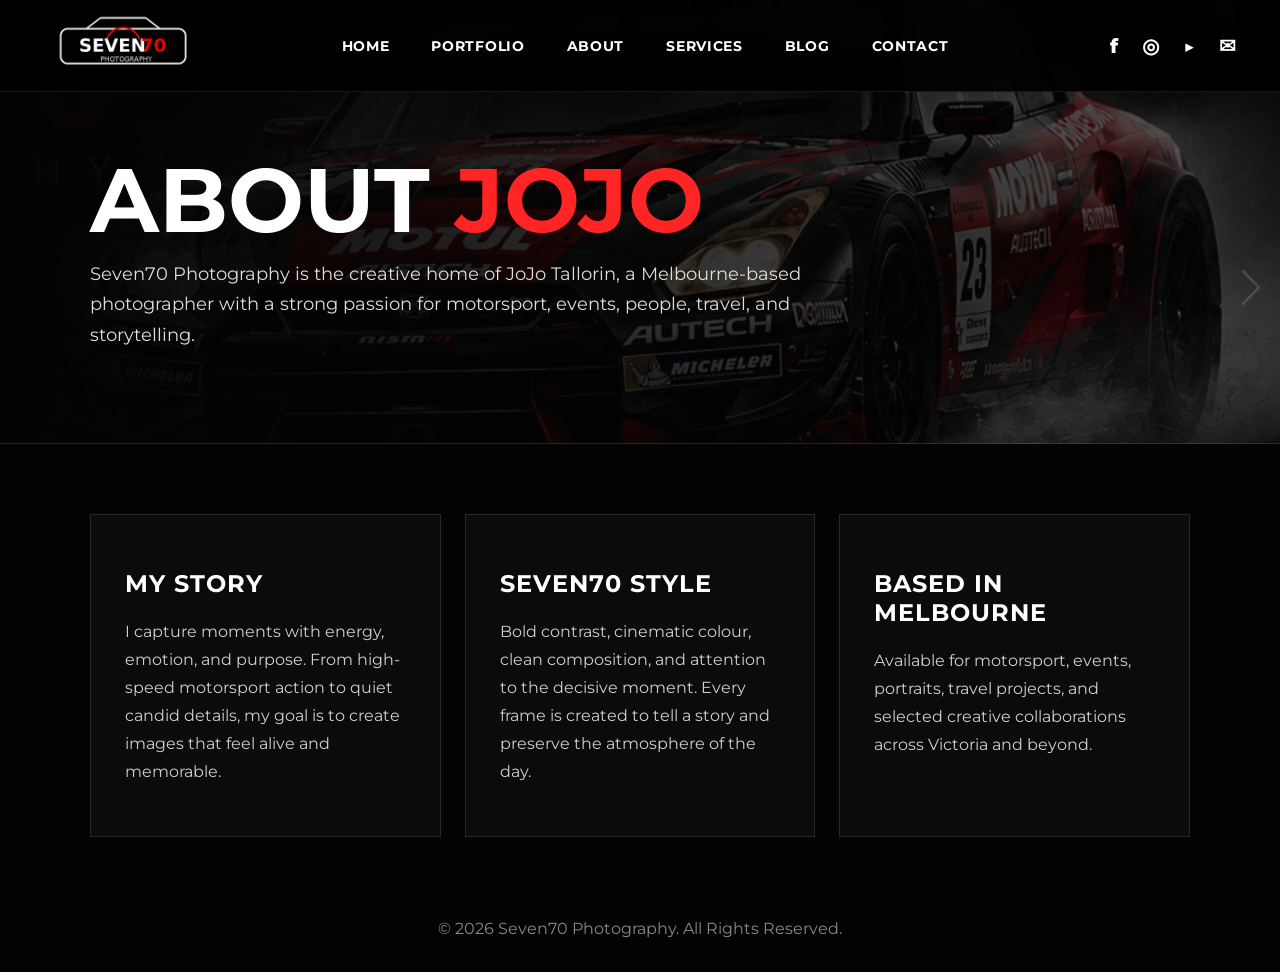
==== commit cf4d23a1: "Add files via upload" ====
--- a/about.html
+++ b/about.html
@@ -1,26 +1,2 @@
-<!DOCTYPE html>
-<html lang="en">
-<head>
-  <meta charset="UTF-8" />
-  <meta name="viewport" content="width=device-width, initial-scale=1.0" />
-  <title>About | Seven70 Photography</title>
-  <link rel="preconnect" href="https://fonts.googleapis.com">
-  <link rel="preconnect" href="https://fonts.gstatic.com" crossorigin>
-  <link href="https://fonts.googleapis.com/css2?family=Montserrat:wght@400;500;600;700;800;900&family=Mr+Dafoe&display=swap" rel="stylesheet">
-  <link rel="stylesheet" href="css/style.css?v=6.0" />
-</head>
-<body>
-  <header class="site-header">
-    <a class="brand" href="index.html"><img src="images/logo/logo-seven70.png" alt="Seven70 Photography logo"></a>
-    <button class="menu-toggle" aria-label="Open menu">☰</button>
-    <nav class="main-nav">
-      <a href="index.html">Home</a><a href="portfolio.html">Portfolio</a><a href="about.html">About</a><a href="services.html">Services</a><a href="blog.html">Blog</a><a href="contact.html">Contact</a>
-    </nav>
-    <div class="socials"><a href="#">f</a><a href="#">◎</a><a href="#">▶</a><a href="contact.html">✉</a></div>
-  </header>
-  <section class="page-hero"><h1>About<span>.</span></h1><p>Seven70 Photography — capturing motorsport, events, people, places, and stories with a cinematic eye.</p></section>
-  <main class="content"><div class="grid"><article class="panel"><h2>About</h2><p>This page is ready for your final content, galleries, and photos.</p></article><article class="panel"><h3>Premium Visuals</h3><p>Built with a clean responsive layout for desktop, tablet, and mobile devices.</p></article><article class="panel"><h3>Seven70 Style</h3><p>Dark cinematic design with red and white branding accents.</p></article></div></main>
-  <footer class="site-footer">© 2026 Seven70 Photography. All Rights Reserved.</footer>
-  <script src="js/script.js?v=6.0"></script>
-</body>
-</html>
+<!doctype html><html lang="en"><head><meta charset="utf-8"><meta name="viewport" content="width=device-width,initial-scale=1"><title>About | Seven70 Photography</title><link rel="preconnect" href="https://fonts.googleapis.com"><link rel="preconnect" href="https://fonts.gstatic.com" crossorigin><link href="https://fonts.googleapis.com/css2?family=Montserrat:wght@400;500;600;700;800&family=Mr+Dafoe&display=swap" rel="stylesheet"><link rel="stylesheet" href="css/style.css?v=7"></head><body><header class="site-header"><a class="brand" href="index.html"><img src="images/logo/logo-seven70.png" alt="Seven70 Photography logo"></a><nav class="main-nav"><a href="index.html">Home</a><a href="portfolio.html">Portfolio</a><a href="about.html">About</a><a href="services.html">Services</a><a href="blog.html">Blog</a><a href="contact.html">Contact</a></nav><div class="socials"><a href="#">f</a><a href="#">◎</a><a href="#">▶</a><a href="contact.html">✉</a></div></header>
+<section class="page-hero"><h1>About <span>JoJo</span></h1><p>Seven70 Photography is the creative home of JoJo Tallorin, a Melbourne-based photographer with a strong passion for motorsport, events, people, travel, and storytelling.</p></section><main class="content"><div class="grid"><section class="panel"><h2>My Story</h2><p>I capture moments with energy, emotion, and purpose. From high-speed motorsport action to quiet candid details, my goal is to create images that feel alive and memorable.</p></section><section class="panel"><h2>Seven70 Style</h2><p>Bold contrast, cinematic colour, clean composition, and attention to the decisive moment. Every frame is created to tell a story and preserve the atmosphere of the day.</p></section><section class="panel"><h2>Based In Melbourne</h2><p>Available for motorsport, events, portraits, travel projects, and selected creative collaborations across Victoria and beyond.</p></section></div></main><footer class="site-footer">© 2026 Seven70 Photography. All Rights Reserved.</footer></body></html>
--- a/css/style.css
+++ b/css/style.css
@@ -1 +1 @@
-:root{--bg:#030303;--panel:#090909;--text:#fff;--muted:#c8c8c8;--line:rgba(255,255,255,.16);--red:#e10600;--red2:#ff1e1e;--header:88px}*{box-sizing:border-box}html,body{margin:0;padding:0;max-width:100%;overflow-x:hidden;background:var(--bg);color:var(--text);font-family:Montserrat,Arial,sans-serif}a{color:inherit;text-decoration:none}img{display:block;max-width:100%}.site-header{height:var(--header);position:fixed;top:0;left:0;right:0;z-index:1000;display:grid;grid-template-columns:220px 1fr 210px;align-items:center;padding:0 48px;background:rgba(0,0,0,.92);border-bottom:1px solid rgba(255,255,255,.08);backdrop-filter:blur(12px)}.brand{width:155px;display:flex;align-items:center}.brand img{width:100%;height:auto;object-fit:contain}.main-nav{display:flex;align-items:center;justify-content:center;gap:42px;text-transform:uppercase;font-size:14px;font-weight:700;letter-spacing:.8px}.main-nav a{position:relative;padding:34px 0;color:#f7f7f7;transition:.2s}.main-nav a:hover,.main-nav a.active{color:var(--red2)}.main-nav a.active:after{content:"";position:absolute;left:50%;bottom:22px;width:34px;height:3px;background:var(--red2);transform:translateX(-50%)}.socials{display:flex;justify-content:flex-end;gap:24px;font-weight:800;font-size:20px}.socials a{opacity:.9}.socials a:hover{color:var(--red2)}.menu-toggle{display:none;background:none;border:0;color:#fff;font-size:30px}.hero{position:relative;min-height:calc(100vh - var(--header));height:760px;max-height:820px;margin-top:var(--header);overflow:hidden;background:#030303}.hero-bg{position:absolute;inset:0;z-index:1}.hero-bg img{width:100%;height:100%;object-fit:cover;object-position:72% center;filter:contrast(1.08) saturate(1.02) brightness(.96)}.hero-bg:before{content:"";position:absolute;inset:0;z-index:2;background:linear-gradient(90deg,#030303 0%,rgba(3,3,3,.92) 19%,rgba(3,3,3,.68) 31%,rgba(3,3,3,.24) 49%,rgba(3,3,3,.03) 72%,rgba(0,0,0,.25) 100%)}.hero-bg:after{content:"";position:absolute;inset:0;z-index:3;background:linear-gradient(180deg,rgba(0,0,0,.12) 0%,rgba(0,0,0,0) 62%,#030303 100%)}.hero-copy{position:relative;z-index:5;width:min(590px,42vw);padding-left:64px;padding-top:86px}.eyebrow{text-transform:uppercase;margin:0 0 22px;color:#fff;font-size:15px;font-weight:800;letter-spacing:4.5px}.accent-line{width:54px;height:3px;background:var(--red2);margin-bottom:26px}.hero-title{margin:0 0 22px;text-transform:uppercase;font-size:clamp(62px,5.8vw,108px);font-weight:900;line-height:.84;letter-spacing:1.8px;text-shadow:0 10px 28px rgba(0,0,0,.55)}.hero-title span{color:var(--red2)}.hero-title small{display:block;margin-top:15px;font-size:.39em;font-weight:500;line-height:1;letter-spacing:.34em;color:#fff}.hero-subtitle{margin:0 0 28px;font-size:17px;line-height:1.65;color:#fff}.signature{font-family:"Mr Dafoe",cursive;margin:0 0 12px;font-size:44px;line-height:1;color:#fff;text-shadow:0 5px 18px rgba(0,0,0,.7)}.role{text-transform:uppercase;margin:0 0 32px;font-size:13px;letter-spacing:4px;color:#fff}.btn{display:inline-flex;align-items:center;gap:18px;border:1px solid rgba(255,255,255,.78);padding:17px 34px;text-transform:uppercase;font-size:13px;font-weight:800;letter-spacing:3px;transition:.25s}.btn span{color:var(--red2);font-size:29px;line-height:0}.btn:hover{background:#fff;color:#000}.hero-arrow{position:absolute;z-index:6;top:50%;transform:translateY(-50%);border:0;background:transparent;color:#fff;font-size:62px;font-weight:200;line-height:1;opacity:.72;cursor:pointer}.hero-arrow-left{left:18px}.hero-arrow-right{right:24px}.hero-dots{position:absolute;z-index:6;bottom:54px;left:50%;transform:translateX(-50%);display:flex;gap:14px}.hero-dots span{width:12px;height:12px;border-radius:50%;background:#fff;opacity:.9}.hero-dots .active{background:var(--red2);box-shadow:0 0 0 2px rgba(255,255,255,.85) inset}.category-strip{width:calc(100% - 52px);margin:24px auto 28px;display:grid;grid-template-columns:repeat(6,1fr);border-top:1px solid rgba(255,255,255,.12);border-bottom:1px solid rgba(255,255,255,.12);background:linear-gradient(180deg,#090909,#040404)}.cat-card{min-height:118px;display:grid;grid-template-columns:48px 1fr;grid-template-rows:auto auto;align-content:center;column-gap:14px;padding:24px 22px;border-right:1px solid rgba(255,255,255,.13);transition:.25s}.cat-card:last-child{border-right:0}.cat-card:hover{background:#0d0d0d}.cat-icon{grid-row:1/3;font-size:34px;color:#fff;align-self:center;filter:grayscale(1)}.cat-card strong{text-transform:uppercase;font-size:15px;letter-spacing:1.1px}.cat-card em{margin-top:8px;color:var(--muted);font-style:normal;font-size:14px}.cat-card:hover em{color:var(--red2)}.site-footer{text-align:center;color:#888;padding:8px 20px 36px;font-size:14px}.page-hero{margin-top:var(--header);padding:115px 7vw 75px;background:linear-gradient(100deg,#030303 0%,rgba(3,3,3,.72) 55%,rgba(225,6,0,.22)),url('../images/hero/hero-car.jpg') center/cover;border-bottom:1px solid rgba(255,255,255,.12)}.page-hero h1{font-size:clamp(50px,7vw,92px);line-height:.9;margin:0;text-transform:uppercase}.page-hero h1 span{color:var(--red2)}.page-hero p{max-width:680px;color:#ddd;font-size:18px;line-height:1.7}.content{padding:70px 7vw}.grid{display:grid;grid-template-columns:repeat(3,1fr);gap:24px}.panel{padding:34px;background:#0b0b0b;border:1px solid rgba(255,255,255,.12)}.panel p{color:#c7c7c7;line-height:1.7}.form{max-width:760px}.form input,.form textarea{width:100%;margin:0 0 16px;padding:16px;background:#070707;border:1px solid rgba(255,255,255,.18);color:#fff}.form textarea{min-height:160px}.form button{background:var(--red);color:#fff;border:0;padding:16px 28px;text-transform:uppercase;font-weight:800;letter-spacing:2px}@media(max-width:1200px){.site-header{grid-template-columns:185px 1fr 150px;padding:0 28px}.main-nav{gap:24px;font-size:12px}.socials{gap:14px}.hero-copy{width:min(560px,55vw);padding-left:48px}.hero-title{font-size:clamp(58px,7vw,96px)}.category-strip{grid-template-columns:repeat(3,1fr)}}@media(max-width:780px){:root{--header:76px}.site-header{grid-template-columns:150px 1fr;padding:0 18px}.brand{width:132px}.menu-toggle{display:block;justify-self:end}.main-nav{display:none;position:absolute;top:var(--header);left:0;right:0;background:#050505;padding:18px 24px;flex-direction:column;align-items:flex-start;gap:0;border-bottom:1px solid rgba(255,255,255,.1)}.main-nav.open{display:flex}.main-nav a{padding:14px 0}.main-nav a.active:after{display:none}.socials{display:none}.hero{height:auto;min-height:760px}.hero-bg img{object-position:68% center}.hero-bg:before{background:linear-gradient(90deg,rgba(3,3,3,.94) 0%,rgba(3,3,3,.76) 42%,rgba(3,3,3,.32) 100%)}.hero-copy{width:auto;max-width:560px;padding:88px 28px 70px}.eyebrow{font-size:12px;letter-spacing:2.4px}.hero-title{font-size:clamp(54px,16vw,78px)}.hero-title small{letter-spacing:.22em}.signature{font-size:34px}.hero-arrow{display:none}.hero-dots{left:28px;bottom:26px;transform:none}.category-strip{width:auto;margin:18px 16px 26px;grid-template-columns:1fr}.cat-card{border-right:0;border-bottom:1px solid rgba(255,255,255,.13)}.grid{grid-template-columns:1fr}.page-hero{padding-top:90px}}@media(max-width:420px){.hero-copy{padding-left:22px;padding-right:22px}.hero-title small{font-size:.36em;letter-spacing:.16em}.btn{padding:15px 22px}.cat-card{grid-template-columns:42px 1fr}}
+:root{--bg:#030303;--text:#fff;--muted:#c7c7c7;--line:rgba(255,255,255,.16);--red:#e10600;--red2:#ff2525}*{box-sizing:border-box}html,body{margin:0;background:var(--bg);color:var(--text);font-family:Montserrat,Arial,sans-serif;overflow-x:hidden}a{text-decoration:none;color:inherit}img{display:block;max-width:100%}.site-header{height:92px;position:fixed;z-index:50;top:0;left:0;right:0;display:grid;grid-template-columns:220px 1fr 210px;align-items:center;padding:0 44px;background:rgba(0,0,0,.9);border-bottom:1px solid rgba(255,255,255,.08);backdrop-filter:blur(12px)}.brand{width:158px}.brand img{width:100%;height:auto}.main-nav{display:flex;justify-content:center;gap:42px;text-transform:uppercase;font-size:14px;font-weight:700;letter-spacing:.7px}.main-nav a{position:relative;padding:37px 0}.main-nav a.active,.main-nav a:hover{color:var(--red2)}.main-nav a.active:after{content:"";position:absolute;left:50%;bottom:22px;transform:translateX(-50%);width:35px;height:3px;background:var(--red2)}.socials{display:flex;justify-content:flex-end;gap:24px;font-size:20px;font-weight:800}.hero{position:relative;min-height:calc(100vh - 20px);padding-top:92px;overflow:hidden}.hero-bg{position:absolute;inset:92px 0 0 auto;width:76%;height:calc(100% - 92px);object-fit:cover;object-position:center right;filter:contrast(1.08) saturate(.98) brightness(.9);z-index:1}.hero-shade{position:absolute;inset:92px 0 0;background:linear-gradient(90deg,#030303 0%,rgba(3,3,3,.95) 23%,rgba(3,3,3,.62) 37%,rgba(3,3,3,.14) 58%,rgba(3,3,3,.05) 100%),linear-gradient(180deg,transparent 72%,#030303 100%);z-index:2}.hero-copy{position:relative;z-index:3;padding-left:58px;padding-top:98px;max-width:650px}.eyebrow{text-transform:uppercase;font-weight:800;letter-spacing:4px;font-size:15px;line-height:1.55;margin:0 0 22px}.accent-line{width:55px;height:3px;background:var(--red2);margin-bottom:32px}.hero-title{margin:0 0 22px;text-transform:uppercase;font-size:clamp(64px,6.4vw,115px);line-height:.86;font-weight:800;letter-spacing:1px}.hero-title span{color:var(--red2)}.hero-title small{display:block;font-size:.42em;letter-spacing:.32em;font-weight:500;line-height:1.1;margin-top:12px}.hero-subtitle{font-size:17px;line-height:1.6;margin:0 0 28px}.signature{font-family:"Mr Dafoe",cursive;font-size:43px;line-height:1;margin:0 0 15px}.role{text-transform:uppercase;letter-spacing:4px;font-size:13px;margin:0 0 32px}.btn{display:inline-flex;align-items:center;gap:18px;border:1px solid rgba(255,255,255,.8);padding:17px 35px;text-transform:uppercase;font-size:13px;font-weight:800;letter-spacing:3px}.btn span{color:var(--red2);font-size:28px}.hero-arrow{position:absolute;z-index:4;top:52%;transform:translateY(-50%);background:transparent;border:0;color:#fff;font-size:58px;opacity:.75}.hero-arrow.left{left:16px}.hero-arrow.right{right:18px}.hero-dots{position:absolute;z-index:5;bottom:78px;left:50%;display:flex;gap:14px}.hero-dots span{width:12px;height:12px;border-radius:50%;background:#fff}.hero-dots .active{background:var(--red2);box-shadow:0 0 0 2px rgba(255,255,255,.8) inset}.featured-strip{width:calc(100% - 52px);margin:-36px auto 0;position:relative;z-index:8;display:grid;grid-template-columns:repeat(6,1fr);gap:12px}.feature-card{height:185px;border:1px solid var(--line);background:#111;position:relative;overflow:hidden}.feature-card img{width:100%;height:100%;object-fit:cover;filter:brightness(.55) grayscale(.15);transition:.35s}.feature-card:after{content:"";position:absolute;inset:0;background:linear-gradient(180deg,transparent 45%,rgba(0,0,0,.88))}.feature-card span{position:absolute;z-index:2;left:0;right:0;bottom:18px;text-align:center;text-transform:uppercase;font-weight:800}.feature-card:hover img{transform:scale(1.05);filter:brightness(.85)}.quick-links{width:calc(100% - 52px);margin:30px auto 28px;border-top:1px solid rgba(255,255,255,.12);border-bottom:1px solid rgba(255,255,255,.12);display:grid;grid-template-columns:repeat(6,1fr)}.quick-links a{padding:24px;border-right:1px solid rgba(255,255,255,.12)}.quick-links a:last-child{border-right:0}.quick-links strong{display:block;text-transform:uppercase;letter-spacing:1.2px}.quick-links span{color:var(--muted);font-size:14px}.site-footer{text-align:center;color:#888;padding:12px 20px 34px}.page-hero{padding:160px 7vw 75px;background:linear-gradient(90deg,#030303,rgba(3,3,3,.65)),url('../images/hero/hero-car.jpg') center/cover;border-bottom:1px solid rgba(255,255,255,.12)}.page-hero h1{font-size:clamp(48px,7vw,96px);line-height:.9;margin:0;text-transform:uppercase}.page-hero h1 span{color:var(--red2)}.page-hero p{max-width:720px;color:#ddd;font-size:18px;line-height:1.7}.content{padding:70px 7vw}.grid{display:grid;grid-template-columns:repeat(3,1fr);gap:24px}.panel{padding:34px;background:#0b0b0b;border:1px solid rgba(255,255,255,.12)}.panel p,.panel li{color:#cfcfcf;line-height:1.75}.panel h2,.panel h3{text-transform:uppercase;letter-spacing:1px}.form{max-width:760px}.form input,.form textarea{width:100%;padding:16px;margin-bottom:16px;background:#070707;border:1px solid rgba(255,255,255,.18);color:#fff}.form textarea{min-height:160px}.form button{background:var(--red);color:#fff;border:0;padding:16px 28px;text-transform:uppercase;font-weight:800;letter-spacing:2px}@media(max-width:1100px){.site-header{grid-template-columns:170px 1fr 120px;padding:0 24px}.brand{width:135px}.main-nav{gap:22px;font-size:12px}.socials{gap:13px}.hero-bg{width:100%;opacity:.62}.hero-copy{padding-left:38px}.featured-strip,.quick-links{grid-template-columns:repeat(3,1fr)}.grid{grid-template-columns:1fr 1fr}}@media(max-width:760px){.site-header{height:78px;grid-template-columns:1fr;justify-items:center}.brand{width:132px}.main-nav,.socials{display:none}.hero{padding-top:78px;min-height:760px}.hero-bg,.hero-shade{inset:78px 0 0}.hero-copy{padding:94px 28px 60px}.hero-title{font-size:clamp(48px,17vw,76px)}.hero-title small{letter-spacing:.18em}.eyebrow{font-size:12px}.signature{font-size:34px}.hero-arrow{display:none}.hero-dots{bottom:30px;left:28px}.featured-strip{margin:0 16px;width:auto;grid-template-columns:1fr 1fr}.feature-card{height:165px}.quick-links{width:auto;margin:22px 16px;grid-template-columns:1fr}.quick-links a{border-right:0;border-bottom:1px solid rgba(255,255,255,.15)}.grid{grid-template-columns:1fr}}@media(max-width:430px){.featured-strip{grid-template-columns:1fr}.feature-card{height:210px}.btn{padding:15px 22px}}
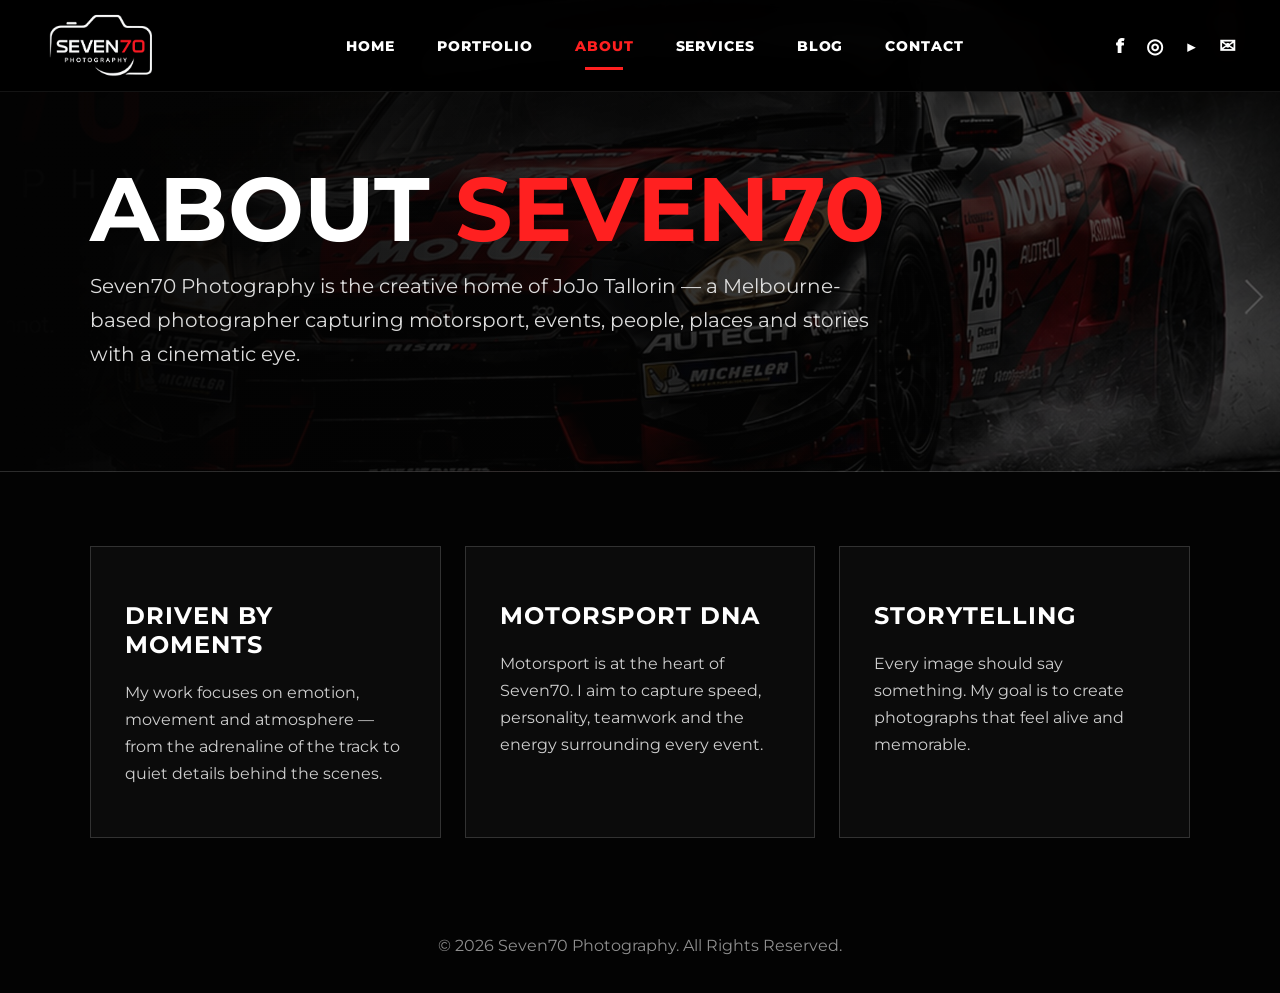
==== commit 366b3f82: "Add files via upload" ====
--- a/about.html
+++ b/about.html
@@ -1,2 +1,2 @@
-<!doctype html><html lang="en"><head><meta charset="utf-8"><meta name="viewport" content="width=device-width,initial-scale=1"><title>About | Seven70 Photography</title><link rel="preconnect" href="https://fonts.googleapis.com"><link rel="preconnect" href="https://fonts.gstatic.com" crossorigin><link href="https://fonts.googleapis.com/css2?family=Montserrat:wght@400;500;600;700;800&family=Mr+Dafoe&display=swap" rel="stylesheet"><link rel="stylesheet" href="css/style.css?v=7"></head><body><header class="site-header"><a class="brand" href="index.html"><img src="images/logo/logo-seven70.png" alt="Seven70 Photography logo"></a><nav class="main-nav"><a href="index.html">Home</a><a href="portfolio.html">Portfolio</a><a href="about.html">About</a><a href="services.html">Services</a><a href="blog.html">Blog</a><a href="contact.html">Contact</a></nav><div class="socials"><a href="#">f</a><a href="#">◎</a><a href="#">▶</a><a href="contact.html">✉</a></div></header>
-<section class="page-hero"><h1>About <span>JoJo</span></h1><p>Seven70 Photography is the creative home of JoJo Tallorin, a Melbourne-based photographer with a strong passion for motorsport, events, people, travel, and storytelling.</p></section><main class="content"><div class="grid"><section class="panel"><h2>My Story</h2><p>I capture moments with energy, emotion, and purpose. From high-speed motorsport action to quiet candid details, my goal is to create images that feel alive and memorable.</p></section><section class="panel"><h2>Seven70 Style</h2><p>Bold contrast, cinematic colour, clean composition, and attention to the decisive moment. Every frame is created to tell a story and preserve the atmosphere of the day.</p></section><section class="panel"><h2>Based In Melbourne</h2><p>Available for motorsport, events, portraits, travel projects, and selected creative collaborations across Victoria and beyond.</p></section></div></main><footer class="site-footer">© 2026 Seven70 Photography. All Rights Reserved.</footer></body></html>
+<!DOCTYPE html>
+<html lang="en"><head><meta charset="UTF-8"><meta name="viewport" content="width=device-width, initial-scale=1.0"><title>About | Seven70 Photography</title><meta name="description" content="Seven70 Photography — motorsport, events, street, travel, portraits and creative storytelling."><link rel="preconnect" href="https://fonts.googleapis.com"><link rel="preconnect" href="https://fonts.gstatic.com" crossorigin><link href="https://fonts.googleapis.com/css2?family=Montserrat:wght@400;500;600;700;800;900&family=Mr+Dafoe&display=swap" rel="stylesheet"><link rel="stylesheet" href="css/style.css?v=1.0"></head><body><header class="site-header"><a class="brand" href="index.html"><img src="images/logo/logo-seven70.png" alt="Seven70 Photography logo"></a><button class="menu-toggle" aria-label="Open menu">☰</button><nav class="main-nav"><a class="" href="index.html">Home</a><a class="" href="portfolio.html">Portfolio</a><a class="active" href="about.html">About</a><a class="" href="services.html">Services</a><a class="" href="blog.html">Blog</a><a class="" href="contact.html">Contact</a></nav><div class="socials"><a href="#">f</a><a href="#">◎</a><a href="#">▶</a><a href="contact.html">✉</a></div></header><section class="page-hero"><h1>About <span>Seven70</span></h1><p>Seven70 Photography is the creative home of JoJo Tallorin — a Melbourne-based photographer capturing motorsport, events, people, places and stories with a cinematic eye.</p></section><main class="content"><div class="grid"><article class="panel"><h2>Driven by moments</h2><p>My work focuses on emotion, movement and atmosphere — from the adrenaline of the track to quiet details behind the scenes.</p></article><article class="panel"><h2>Motorsport DNA</h2><p>Motorsport is at the heart of Seven70. I aim to capture speed, personality, teamwork and the energy surrounding every event.</p></article><article class="panel"><h2>Storytelling</h2><p>Every image should say something. My goal is to create photographs that feel alive and memorable.</p></article></div></main><footer class="site-footer">© 2026 Seven70 Photography. All Rights Reserved.</footer><script src="js/script.js?v=1.0"></script></body></html>
--- a/css/style.css
+++ b/css/style.css
@@ -1 +1,6 @@
-:root{--bg:#030303;--text:#fff;--muted:#c7c7c7;--line:rgba(255,255,255,.16);--red:#e10600;--red2:#ff2525}*{box-sizing:border-box}html,body{margin:0;background:var(--bg);color:var(--text);font-family:Montserrat,Arial,sans-serif;overflow-x:hidden}a{text-decoration:none;color:inherit}img{display:block;max-width:100%}.site-header{height:92px;position:fixed;z-index:50;top:0;left:0;right:0;display:grid;grid-template-columns:220px 1fr 210px;align-items:center;padding:0 44px;background:rgba(0,0,0,.9);border-bottom:1px solid rgba(255,255,255,.08);backdrop-filter:blur(12px)}.brand{width:158px}.brand img{width:100%;height:auto}.main-nav{display:flex;justify-content:center;gap:42px;text-transform:uppercase;font-size:14px;font-weight:700;letter-spacing:.7px}.main-nav a{position:relative;padding:37px 0}.main-nav a.active,.main-nav a:hover{color:var(--red2)}.main-nav a.active:after{content:"";position:absolute;left:50%;bottom:22px;transform:translateX(-50%);width:35px;height:3px;background:var(--red2)}.socials{display:flex;justify-content:flex-end;gap:24px;font-size:20px;font-weight:800}.hero{position:relative;min-height:calc(100vh - 20px);padding-top:92px;overflow:hidden}.hero-bg{position:absolute;inset:92px 0 0 auto;width:76%;height:calc(100% - 92px);object-fit:cover;object-position:center right;filter:contrast(1.08) saturate(.98) brightness(.9);z-index:1}.hero-shade{position:absolute;inset:92px 0 0;background:linear-gradient(90deg,#030303 0%,rgba(3,3,3,.95) 23%,rgba(3,3,3,.62) 37%,rgba(3,3,3,.14) 58%,rgba(3,3,3,.05) 100%),linear-gradient(180deg,transparent 72%,#030303 100%);z-index:2}.hero-copy{position:relative;z-index:3;padding-left:58px;padding-top:98px;max-width:650px}.eyebrow{text-transform:uppercase;font-weight:800;letter-spacing:4px;font-size:15px;line-height:1.55;margin:0 0 22px}.accent-line{width:55px;height:3px;background:var(--red2);margin-bottom:32px}.hero-title{margin:0 0 22px;text-transform:uppercase;font-size:clamp(64px,6.4vw,115px);line-height:.86;font-weight:800;letter-spacing:1px}.hero-title span{color:var(--red2)}.hero-title small{display:block;font-size:.42em;letter-spacing:.32em;font-weight:500;line-height:1.1;margin-top:12px}.hero-subtitle{font-size:17px;line-height:1.6;margin:0 0 28px}.signature{font-family:"Mr Dafoe",cursive;font-size:43px;line-height:1;margin:0 0 15px}.role{text-transform:uppercase;letter-spacing:4px;font-size:13px;margin:0 0 32px}.btn{display:inline-flex;align-items:center;gap:18px;border:1px solid rgba(255,255,255,.8);padding:17px 35px;text-transform:uppercase;font-size:13px;font-weight:800;letter-spacing:3px}.btn span{color:var(--red2);font-size:28px}.hero-arrow{position:absolute;z-index:4;top:52%;transform:translateY(-50%);background:transparent;border:0;color:#fff;font-size:58px;opacity:.75}.hero-arrow.left{left:16px}.hero-arrow.right{right:18px}.hero-dots{position:absolute;z-index:5;bottom:78px;left:50%;display:flex;gap:14px}.hero-dots span{width:12px;height:12px;border-radius:50%;background:#fff}.hero-dots .active{background:var(--red2);box-shadow:0 0 0 2px rgba(255,255,255,.8) inset}.featured-strip{width:calc(100% - 52px);margin:-36px auto 0;position:relative;z-index:8;display:grid;grid-template-columns:repeat(6,1fr);gap:12px}.feature-card{height:185px;border:1px solid var(--line);background:#111;position:relative;overflow:hidden}.feature-card img{width:100%;height:100%;object-fit:cover;filter:brightness(.55) grayscale(.15);transition:.35s}.feature-card:after{content:"";position:absolute;inset:0;background:linear-gradient(180deg,transparent 45%,rgba(0,0,0,.88))}.feature-card span{position:absolute;z-index:2;left:0;right:0;bottom:18px;text-align:center;text-transform:uppercase;font-weight:800}.feature-card:hover img{transform:scale(1.05);filter:brightness(.85)}.quick-links{width:calc(100% - 52px);margin:30px auto 28px;border-top:1px solid rgba(255,255,255,.12);border-bottom:1px solid rgba(255,255,255,.12);display:grid;grid-template-columns:repeat(6,1fr)}.quick-links a{padding:24px;border-right:1px solid rgba(255,255,255,.12)}.quick-links a:last-child{border-right:0}.quick-links strong{display:block;text-transform:uppercase;letter-spacing:1.2px}.quick-links span{color:var(--muted);font-size:14px}.site-footer{text-align:center;color:#888;padding:12px 20px 34px}.page-hero{padding:160px 7vw 75px;background:linear-gradient(90deg,#030303,rgba(3,3,3,.65)),url('../images/hero/hero-car.jpg') center/cover;border-bottom:1px solid rgba(255,255,255,.12)}.page-hero h1{font-size:clamp(48px,7vw,96px);line-height:.9;margin:0;text-transform:uppercase}.page-hero h1 span{color:var(--red2)}.page-hero p{max-width:720px;color:#ddd;font-size:18px;line-height:1.7}.content{padding:70px 7vw}.grid{display:grid;grid-template-columns:repeat(3,1fr);gap:24px}.panel{padding:34px;background:#0b0b0b;border:1px solid rgba(255,255,255,.12)}.panel p,.panel li{color:#cfcfcf;line-height:1.75}.panel h2,.panel h3{text-transform:uppercase;letter-spacing:1px}.form{max-width:760px}.form input,.form textarea{width:100%;padding:16px;margin-bottom:16px;background:#070707;border:1px solid rgba(255,255,255,.18);color:#fff}.form textarea{min-height:160px}.form button{background:var(--red);color:#fff;border:0;padding:16px 28px;text-transform:uppercase;font-weight:800;letter-spacing:2px}@media(max-width:1100px){.site-header{grid-template-columns:170px 1fr 120px;padding:0 24px}.brand{width:135px}.main-nav{gap:22px;font-size:12px}.socials{gap:13px}.hero-bg{width:100%;opacity:.62}.hero-copy{padding-left:38px}.featured-strip,.quick-links{grid-template-columns:repeat(3,1fr)}.grid{grid-template-columns:1fr 1fr}}@media(max-width:760px){.site-header{height:78px;grid-template-columns:1fr;justify-items:center}.brand{width:132px}.main-nav,.socials{display:none}.hero{padding-top:78px;min-height:760px}.hero-bg,.hero-shade{inset:78px 0 0}.hero-copy{padding:94px 28px 60px}.hero-title{font-size:clamp(48px,17vw,76px)}.hero-title small{letter-spacing:.18em}.eyebrow{font-size:12px}.signature{font-size:34px}.hero-arrow{display:none}.hero-dots{bottom:30px;left:28px}.featured-strip{margin:0 16px;width:auto;grid-template-columns:1fr 1fr}.feature-card{height:165px}.quick-links{width:auto;margin:22px 16px;grid-template-columns:1fr}.quick-links a{border-right:0;border-bottom:1px solid rgba(255,255,255,.15)}.grid{grid-template-columns:1fr}}@media(max-width:430px){.featured-strip{grid-template-columns:1fr}.feature-card{height:210px}.btn{padding:15px 22px}}
+
+:root{--bg:#030303;--text:#fff;--muted:#c8c8c8;--red:#e10600;--red2:#ff2020;--line:rgba(255,255,255,.16)}
+*{box-sizing:border-box}html,body{margin:0;background:var(--bg);color:var(--text);font-family:Montserrat,Arial,sans-serif;overflow-x:hidden}a{color:inherit;text-decoration:none}img{max-width:100%;display:block}.site-header{height:92px;position:fixed;top:0;left:0;right:0;z-index:50;display:grid;grid-template-columns:260px 1fr 230px;align-items:center;padding:0 44px;background:rgba(0,0,0,.93);backdrop-filter:blur(10px);border-bottom:1px solid rgba(255,255,255,.08)}.brand{display:flex;align-items:center;width:auto}.brand img{height:72px;width:auto;max-width:230px;object-fit:contain;display:block}.main-nav{display:flex;justify-content:center;gap:42px;text-transform:uppercase;font-weight:800;font-size:14px;letter-spacing:.9px}.main-nav a{position:relative;padding:37px 0;color:#fff}.main-nav a.active,.main-nav a:hover{color:var(--red2)}.main-nav a.active:after{content:"";position:absolute;left:50%;bottom:22px;width:38px;height:3px;background:var(--red2);transform:translateX(-50%)}.socials{display:flex;justify-content:flex-end;gap:22px;font-weight:800;font-size:20px}.socials a:hover{color:var(--red2)}.menu-toggle{display:none;background:transparent;border:0;color:#fff;font-size:32px}.hero{min-height:830px;position:relative;padding-top:92px;display:flex;align-items:center;background:#030303;overflow:hidden}.hero-media{position:absolute;inset:92px 0 0 0;z-index:1}.hero-media img{width:100%;height:100%;object-fit:cover;object-position:68% center;filter:contrast(1.1) saturate(1.05) brightness(.9)}.hero-media:after{content:"";position:absolute;inset:0;background:linear-gradient(90deg,#030303 0%,rgba(3,3,3,.92) 21%,rgba(3,3,3,.48) 43%,rgba(3,3,3,.12) 67%,rgba(3,3,3,.08) 100%),linear-gradient(180deg,rgba(0,0,0,.05) 0%,rgba(0,0,0,.05) 70%,#030303 100%);}.hero-copy{position:relative;z-index:3;width:min(690px,48vw);padding-left:66px;margin-top:4px}.eyebrow{font-weight:800;text-transform:uppercase;letter-spacing:4px;font-size:16px;margin:0 0 24px}.accent-line{width:56px;height:3px;background:var(--red2);margin-bottom:30px}.hero-title{margin:0 0 22px;text-transform:uppercase;font-size:clamp(66px,7.2vw,126px);font-weight:900;line-height:.82;letter-spacing:1px;text-shadow:0 0 20px rgba(0,0,0,.65)}.hero-title .seventy{color:var(--red2)}.hero-title small{display:block;font-size:.39em;font-weight:500;letter-spacing:.33em;line-height:1.05;margin-top:16px;color:#fff}.hero-subtitle{font-size:20px;line-height:1.55;color:#fff;margin:0 0 30px}.signature{font-family:"Mr Dafoe",cursive;font-size:48px;line-height:1;margin:0 0 18px;text-shadow:0 0 12px #000}.role{text-transform:uppercase;letter-spacing:4px;font-size:14px;margin:0 0 36px}.btn{display:inline-flex;align-items:center;gap:22px;border:1px solid rgba(255,255,255,.82);padding:20px 38px;text-transform:uppercase;letter-spacing:3px;font-weight:900;font-size:14px}.btn span{font-size:30px;line-height:0;color:var(--red2)}.btn:hover{background:#fff;color:#000}.hero-arrow{position:absolute;z-index:4;top:50%;transform:translateY(-50%);border:0;background:transparent;color:#fff;font-size:64px;font-weight:200;opacity:.8}.hero-arrow.left{left:18px}.hero-arrow.right{right:20px}.hero-dots{position:absolute;z-index:4;left:50%;bottom:62px;transform:translateX(-50%);display:flex;gap:15px}.hero-dots span{width:12px;height:12px;background:#fff;border-radius:50%}.hero-dots span.active{background:var(--red2);box-shadow:0 0 0 2px rgba(255,255,255,.85) inset}.feature-grid{width:calc(100% - 48px);margin:-22px auto 34px;display:grid;grid-template-columns:repeat(6,1fr);gap:14px;position:relative;z-index:6}.feature-card{height:230px;position:relative;overflow:hidden;border:1px solid var(--line);background:#111}.feature-card img{width:100%;height:100%;object-fit:cover;filter:brightness(.55) grayscale(.15);transition:.35s}.feature-card:after{content:"";position:absolute;inset:0;background:linear-gradient(180deg,transparent 35%,rgba(0,0,0,.88))}.feature-card h3{position:absolute;z-index:2;left:0;right:0;bottom:25px;text-align:center;margin:0;text-transform:uppercase;font-size:18px}.feature-card:hover img{transform:scale(1.06);filter:brightness(.85) grayscale(0)}.quick-links{width:calc(100% - 48px);margin:0 auto 40px;display:grid;grid-template-columns:repeat(6,1fr);border-top:1px solid var(--line);border-bottom:1px solid var(--line)}.quick-links a{padding:30px 28px;border-right:1px solid var(--line)}.quick-links a:last-child{border-right:0}.quick-links strong{display:block;text-transform:uppercase;letter-spacing:1.2px;font-size:17px}.quick-links span{display:block;color:var(--muted);margin-top:8px}.quick-links span:after{content:" ›";color:var(--red2)}.site-footer{text-align:center;color:#8f8f8f;padding:24px 20px 38px}.page-hero{padding:170px 7vw 80px;background:linear-gradient(90deg,#030303,rgba(3,3,3,.65)),url('../images/hero/hero-car.jpg') center/cover;border-bottom:1px solid var(--line)}.page-hero h1{font-size:clamp(52px,7vw,110px);line-height:.88;margin:0;text-transform:uppercase}.page-hero h1 span{color:var(--red2)}.page-hero p{max-width:780px;color:#ddd;font-size:20px;line-height:1.7}.content{padding:74px 7vw}.grid{display:grid;grid-template-columns:repeat(3,1fr);gap:24px}.panel{background:#0b0b0b;border:1px solid var(--line);padding:34px}.panel h2,.panel h3{text-transform:uppercase;letter-spacing:1px}.panel p,.panel li{color:#cfcfcf;line-height:1.7}.portfolio-grid{display:grid;grid-template-columns:repeat(3,1fr);gap:18px}.portfolio-item{height:300px;background:#111;border:1px solid var(--line);position:relative;overflow:hidden}.portfolio-item img{width:100%;height:100%;object-fit:cover;filter:brightness(.65)}.portfolio-item h3{position:absolute;bottom:22px;left:24px;margin:0;text-transform:uppercase}.form{max-width:760px}.form input,.form textarea{width:100%;margin-bottom:16px;padding:17px;background:#070707;border:1px solid rgba(255,255,255,.18);color:#fff}.form textarea{min-height:160px}.form button{border:0;background:var(--red);color:#fff;padding:16px 28px;text-transform:uppercase;font-weight:900;letter-spacing:2px}
+@media(max-width:1150px){.site-header{grid-template-columns:210px 1fr 160px;padding:0 26px}.brand img{height:58px}.main-nav{gap:22px;font-size:12px}.socials{gap:13px}.hero-copy{width:min(620px,56vw);padding-left:42px}.hero-title{font-size:clamp(58px,8vw,98px)}.feature-grid,.quick-links{grid-template-columns:repeat(3,1fr)}}
+@media(max-width:760px){.site-header{height:78px;grid-template-columns:1fr auto;padding:0 18px}.brand img{height:50px}.menu-toggle{display:block}.main-nav{display:none;position:absolute;top:78px;left:0;right:0;background:#050505;padding:16px 24px;flex-direction:column;gap:0;align-items:flex-start}.main-nav.open{display:flex}.main-nav a{padding:14px 0}.main-nav a.active:after{display:none}.socials{display:none}.hero{min-height:780px;padding-top:78px}.hero-media{inset:78px 0 0 0}.hero-media img{object-position:65% center}.hero-media:after{background:linear-gradient(90deg,#030303 0%,rgba(3,3,3,.76) 50%,rgba(3,3,3,.18) 100%),linear-gradient(180deg,transparent 65%,#030303 100%)}.hero-copy{width:auto;padding:90px 28px 70px}.eyebrow{font-size:12px;letter-spacing:2.6px}.hero-title{font-size:clamp(52px,16vw,82px)}.hero-title small{letter-spacing:.22em}.hero-subtitle{font-size:16px}.signature{font-size:36px}.role{font-size:12px}.hero-arrow{display:none}.hero-dots{bottom:26px;left:28px;transform:none}.feature-grid{grid-template-columns:1fr 1fr;margin:0 16px 20px;width:auto}.feature-card{height:180px}.quick-links{grid-template-columns:1fr;width:auto;margin:0 16px 24px}.quick-links a{border-right:0;border-bottom:1px solid var(--line);padding:20px}.grid,.portfolio-grid{grid-template-columns:1fr}.page-hero{padding-top:125px}}
+@media(max-width:430px){.feature-grid{grid-template-columns:1fr}.hero-title small{font-size:.36em;letter-spacing:.14em}.btn{padding:16px 24px}.brand img{height:44px}}
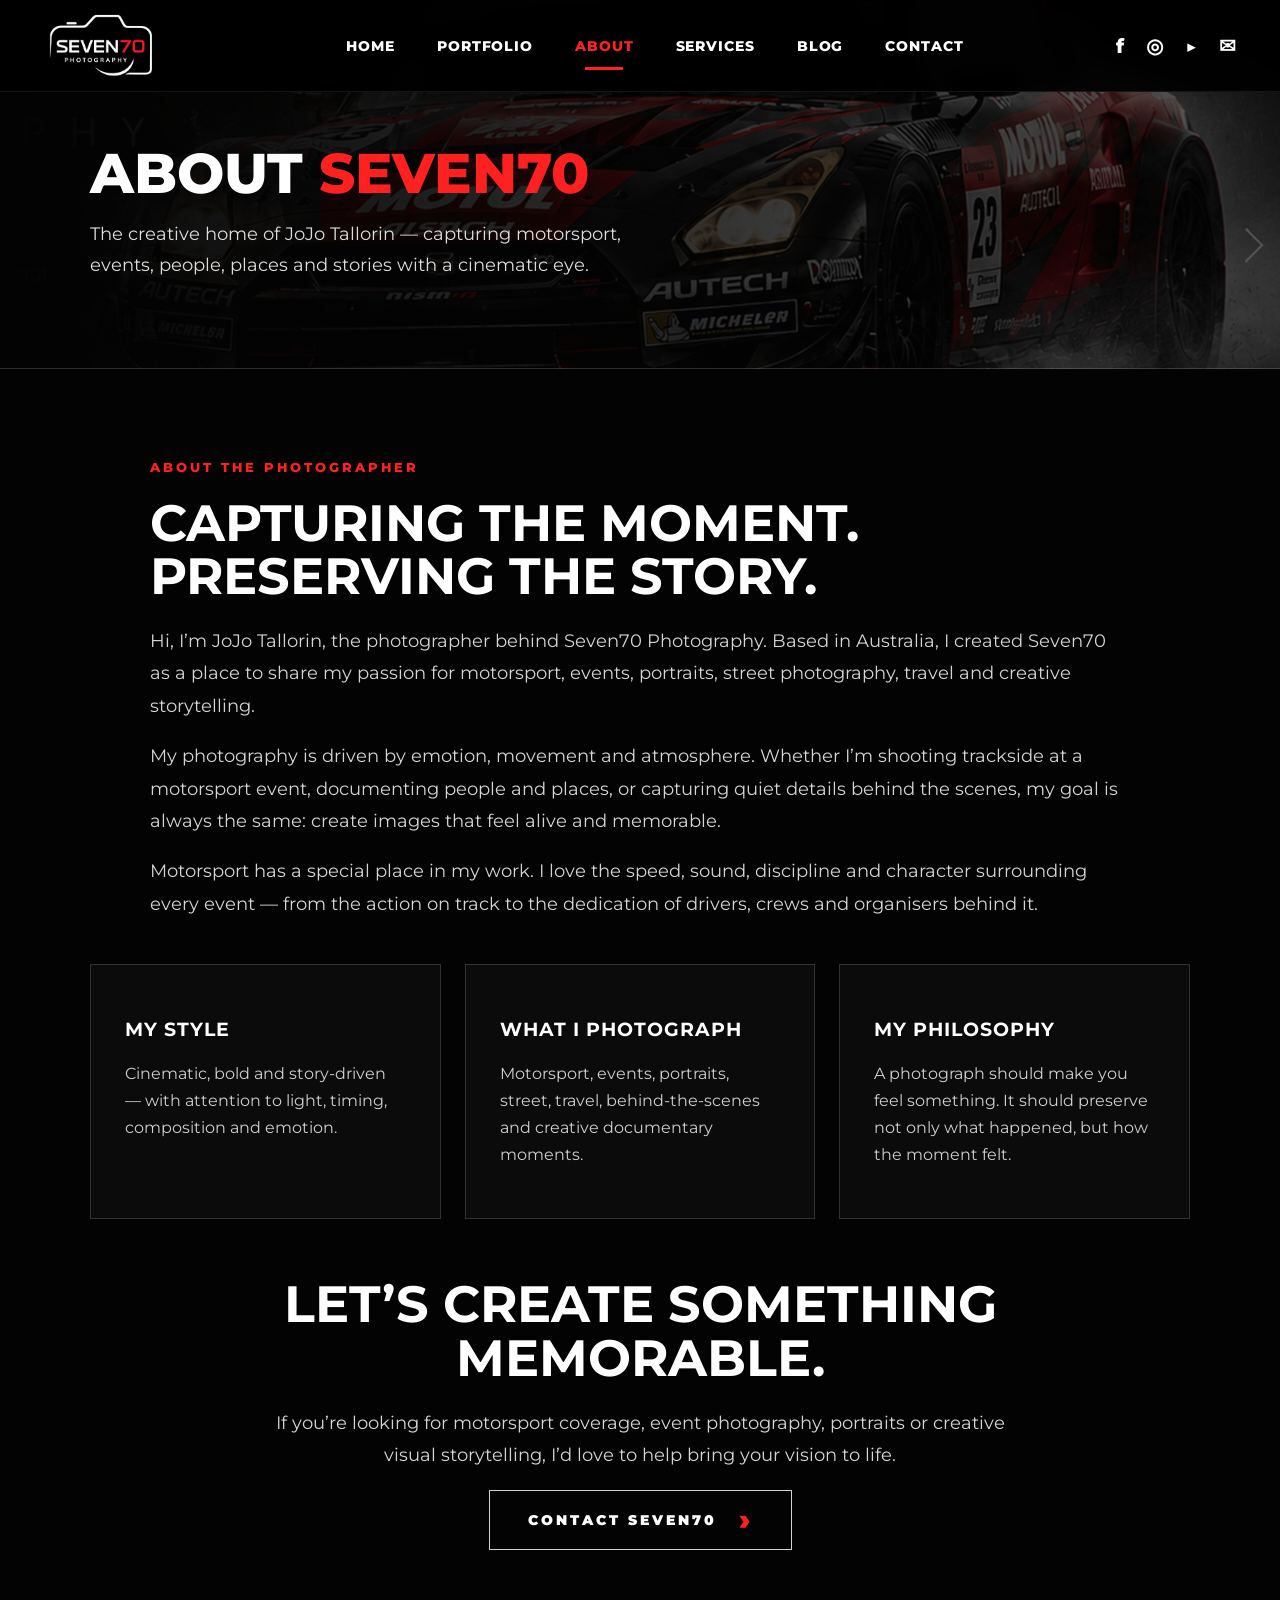
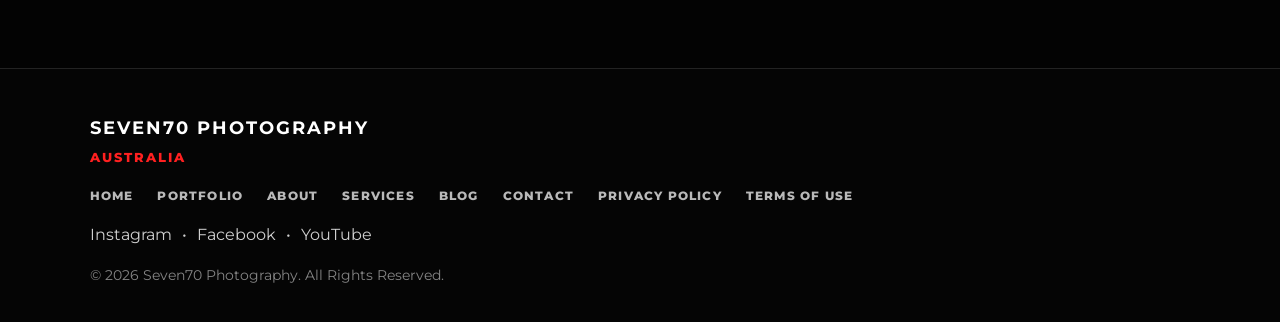
==== commit 61a40faf: "Add files via upload" ====
--- a/about.html
+++ b/about.html
@@ -1,2 +1,64 @@
 <!DOCTYPE html>
-<html lang="en"><head><meta charset="UTF-8"><meta name="viewport" content="width=device-width, initial-scale=1.0"><title>About | Seven70 Photography</title><meta name="description" content="Seven70 Photography — motorsport, events, street, travel, portraits and creative storytelling."><link rel="preconnect" href="https://fonts.googleapis.com"><link rel="preconnect" href="https://fonts.gstatic.com" crossorigin><link href="https://fonts.googleapis.com/css2?family=Montserrat:wght@400;500;600;700;800;900&family=Mr+Dafoe&display=swap" rel="stylesheet"><link rel="stylesheet" href="css/style.css?v=1.0"></head><body><header class="site-header"><a class="brand" href="index.html"><img src="images/logo/logo-seven70.png" alt="Seven70 Photography logo"></a><button class="menu-toggle" aria-label="Open menu">☰</button><nav class="main-nav"><a class="" href="index.html">Home</a><a class="" href="portfolio.html">Portfolio</a><a class="active" href="about.html">About</a><a class="" href="services.html">Services</a><a class="" href="blog.html">Blog</a><a class="" href="contact.html">Contact</a></nav><div class="socials"><a href="#">f</a><a href="#">◎</a><a href="#">▶</a><a href="contact.html">✉</a></div></header><section class="page-hero"><h1>About <span>Seven70</span></h1><p>Seven70 Photography is the creative home of JoJo Tallorin — a Melbourne-based photographer capturing motorsport, events, people, places and stories with a cinematic eye.</p></section><main class="content"><div class="grid"><article class="panel"><h2>Driven by moments</h2><p>My work focuses on emotion, movement and atmosphere — from the adrenaline of the track to quiet details behind the scenes.</p></article><article class="panel"><h2>Motorsport DNA</h2><p>Motorsport is at the heart of Seven70. I aim to capture speed, personality, teamwork and the energy surrounding every event.</p></article><article class="panel"><h2>Storytelling</h2><p>Every image should say something. My goal is to create photographs that feel alive and memorable.</p></article></div></main><footer class="site-footer">© 2026 Seven70 Photography. All Rights Reserved.</footer><script src="js/script.js?v=1.0"></script></body></html>+<html lang="en">
+<head>
+  <meta charset="UTF-8">
+  <meta name="viewport" content="width=device-width, initial-scale=1.0">
+  <title>About | Seven70 Photography</title>
+  <meta name="description" content="Learn about JoJo Tallorin and Seven70 Photography, a photography brand focused on motorsport, events, portraits, street, travel and visual storytelling.">
+  <link rel="preconnect" href="https://fonts.googleapis.com">
+  <link rel="preconnect" href="https://fonts.gstatic.com" crossorigin>
+  <link href="https://fonts.googleapis.com/css2?family=Montserrat:wght@400;500;600;700;800;900&family=Mr+Dafoe&display=swap" rel="stylesheet">
+  <link rel="stylesheet" href="css/style.css?v=1.1">
+</head>
+<body>
+<header class="site-header">
+  <a class="brand" href="index.html"><img src="images/logo/logo-seven70.png" alt="Seven70 Photography logo"></a>
+  <button class="menu-toggle" aria-label="Open menu">☰</button>
+  <nav class="main-nav"><a class="" href="index.html">Home</a><a class="" href="portfolio.html">Portfolio</a><a class="active" href="about.html">About</a><a class="" href="services.html">Services</a><a class="" href="blog.html">Blog</a><a class="" href="contact.html">Contact</a></nav>
+  <div class="socials"><a href="#" aria-label="Facebook">f</a><a href="#" aria-label="Instagram">◎</a><a href="#" aria-label="YouTube">▶</a><a href="contact.html" aria-label="Email">✉</a></div>
+</header>
+<section class="page-hero"><h1>About <span>Seven70</span></h1><p>The creative home of JoJo Tallorin — capturing motorsport, events, people, places and stories with a cinematic eye.</p></section>
+<main class="content about-content">
+  <section class="story-block">
+    <p class="section-kicker">About the photographer</p>
+    <h2>Capturing the moment. Preserving the story.</h2>
+    <p>Hi, I’m JoJo Tallorin, the photographer behind Seven70 Photography. Based in Australia, I created Seven70 as a place to share my passion for motorsport, events, portraits, street photography, travel and creative storytelling.</p>
+    <p>My photography is driven by emotion, movement and atmosphere. Whether I’m shooting trackside at a motorsport event, documenting people and places, or capturing quiet details behind the scenes, my goal is always the same: create images that feel alive and memorable.</p>
+    <p>Motorsport has a special place in my work. I love the speed, sound, discipline and character surrounding every event — from the action on track to the dedication of drivers, crews and organisers behind it.</p>
+  </section>
+  <section class="grid">
+    <article class="panel"><h3>My Style</h3><p>Cinematic, bold and story-driven — with attention to light, timing, composition and emotion.</p></article>
+    <article class="panel"><h3>What I Photograph</h3><p>Motorsport, events, portraits, street, travel, behind-the-scenes and creative documentary moments.</p></article>
+    <article class="panel"><h3>My Philosophy</h3><p>A photograph should make you feel something. It should preserve not only what happened, but how the moment felt.</p></article>
+  </section>
+  <section class="story-block narrow"><h2>Let’s create something memorable.</h2><p>If you’re looking for motorsport coverage, event photography, portraits or creative visual storytelling, I’d love to help bring your vision to life.</p><a class="btn" href="contact.html">Contact Seven70 <span>›</span></a></section>
+</main>
+<footer class="site-footer">
+  <div class="footer-inner">
+    <div class="footer-brand">
+      <strong>Seven70 Photography</strong>
+      <span>Australia</span>
+    </div>
+    <nav class="footer-links" aria-label="Footer navigation">
+      <a href="index.html">Home</a>
+      <a href="portfolio.html">Portfolio</a>
+      <a href="about.html">About</a>
+      <a href="services.html">Services</a>
+      <a href="blog.html">Blog</a>
+      <a href="contact.html">Contact</a>
+      <a href="privacy.html">Privacy Policy</a>
+      <a href="terms.html">Terms of Use</a>
+    </nav>
+    <div class="footer-socials">
+      <a href="#">Instagram</a>
+      <span>•</span>
+      <a href="#">Facebook</a>
+      <span>•</span>
+      <a href="#">YouTube</a>
+    </div>
+    <p class="copyright">© 2026 Seven70 Photography. All Rights Reserved.</p>
+  </div>
+</footer>
+<script src="js/script.js?v=1.1"></script>
+</body>
+</html>
--- a/css/style.css
+++ b/css/style.css
@@ -4,3 +4,31 @@
 @media(max-width:1150px){.site-header{grid-template-columns:210px 1fr 160px;padding:0 26px}.brand img{height:58px}.main-nav{gap:22px;font-size:12px}.socials{gap:13px}.hero-copy{width:min(620px,56vw);padding-left:42px}.hero-title{font-size:clamp(58px,8vw,98px)}.feature-grid,.quick-links{grid-template-columns:repeat(3,1fr)}}
 @media(max-width:760px){.site-header{height:78px;grid-template-columns:1fr auto;padding:0 18px}.brand img{height:50px}.menu-toggle{display:block}.main-nav{display:none;position:absolute;top:78px;left:0;right:0;background:#050505;padding:16px 24px;flex-direction:column;gap:0;align-items:flex-start}.main-nav.open{display:flex}.main-nav a{padding:14px 0}.main-nav a.active:after{display:none}.socials{display:none}.hero{min-height:780px;padding-top:78px}.hero-media{inset:78px 0 0 0}.hero-media img{object-position:65% center}.hero-media:after{background:linear-gradient(90deg,#030303 0%,rgba(3,3,3,.76) 50%,rgba(3,3,3,.18) 100%),linear-gradient(180deg,transparent 65%,#030303 100%)}.hero-copy{width:auto;padding:90px 28px 70px}.eyebrow{font-size:12px;letter-spacing:2.6px}.hero-title{font-size:clamp(52px,16vw,82px)}.hero-title small{letter-spacing:.22em}.hero-subtitle{font-size:16px}.signature{font-size:36px}.role{font-size:12px}.hero-arrow{display:none}.hero-dots{bottom:26px;left:28px;transform:none}.feature-grid{grid-template-columns:1fr 1fr;margin:0 16px 20px;width:auto}.feature-card{height:180px}.quick-links{grid-template-columns:1fr;width:auto;margin:0 16px 24px}.quick-links a{border-right:0;border-bottom:1px solid var(--line);padding:20px}.grid,.portfolio-grid{grid-template-columns:1fr}.page-hero{padding-top:125px}}
 @media(max-width:430px){.feature-grid{grid-template-columns:1fr}.hero-title small{font-size:.36em;letter-spacing:.14em}.btn{padding:16px 24px}.brand img{height:44px}}
+
+
+/* Seven70 v1.1 footer, legal pages and final inner-page polish */
+.page-hero{padding:145px 7vw 70px;}
+.page-hero h1{font-size:56px;line-height:1;margin-bottom:16px;font-weight:800;}
+.page-hero p{max-width:560px;font-size:18px;line-height:1.7;}
+.story-block{max-width:980px;margin:0 auto 44px;}
+.story-block.narrow{max-width:760px;text-align:center;margin-top:58px;}
+.story-block h2{font-size:clamp(34px,4vw,58px);line-height:1.05;text-transform:uppercase;margin:0 0 22px;}
+.story-block p{color:#d5d5d5;font-size:18px;line-height:1.8;}
+.section-kicker{text-transform:uppercase;color:var(--red2)!important;font-weight:800;letter-spacing:3px;font-size:13px!important;margin-bottom:16px!important;}
+.trust-strip{width:calc(100% - 48px);margin:0 auto 42px;display:grid;grid-template-columns:repeat(3,1fr);gap:14px;border-top:1px solid var(--line);border-bottom:1px solid var(--line);padding:22px 0;}
+.trust-strip div{padding:16px 22px;background:rgba(255,255,255,.025);border:1px solid rgba(255,255,255,.08)}
+.trust-strip strong{display:block;text-transform:uppercase;letter-spacing:1.2px;color:#fff;margin-bottom:8px;}
+.trust-strip span{color:var(--muted);font-size:14px;}
+.site-footer{color:#b9b9b9;padding:48px 7vw 38px;border-top:1px solid rgba(255,255,255,.12);background:#050505;text-align:left;}
+.footer-inner{max-width:1200px;margin:0 auto;display:grid;gap:22px;}
+.footer-brand strong{display:block;color:#fff;text-transform:uppercase;letter-spacing:2px;font-size:18px;margin-bottom:8px;}
+.footer-brand span{color:var(--red2);text-transform:uppercase;letter-spacing:2px;font-size:13px;font-weight:800;}
+.footer-links{display:flex;flex-wrap:wrap;gap:14px 24px;text-transform:uppercase;font-size:12px;letter-spacing:1.2px;font-weight:800;}
+.footer-links a:hover,.footer-socials a:hover{color:var(--red2);}
+.footer-socials{display:flex;gap:10px;align-items:center;color:#d0d0d0;}
+.copyright{margin:0;color:#858585;font-size:14px;}
+.legal-panel{max-width:920px;margin:0 auto;}
+.legal-panel h2,.legal-panel h3{text-transform:uppercase;}
+.legal-panel p{color:#d0d0d0;line-height:1.8;}
+.contact-grid{grid-template-columns:1fr 1.4fr;}
+@media(max-width:760px){.page-hero{padding:118px 28px 58px}.page-hero h1{font-size:42px}.page-hero p{font-size:16px}.trust-strip{grid-template-columns:1fr;width:auto;margin:0 16px 28px}.site-footer{text-align:center;padding:38px 24px}.footer-links,.footer-socials{justify-content:center}.contact-grid{grid-template-columns:1fr}.story-block p{font-size:16px}}
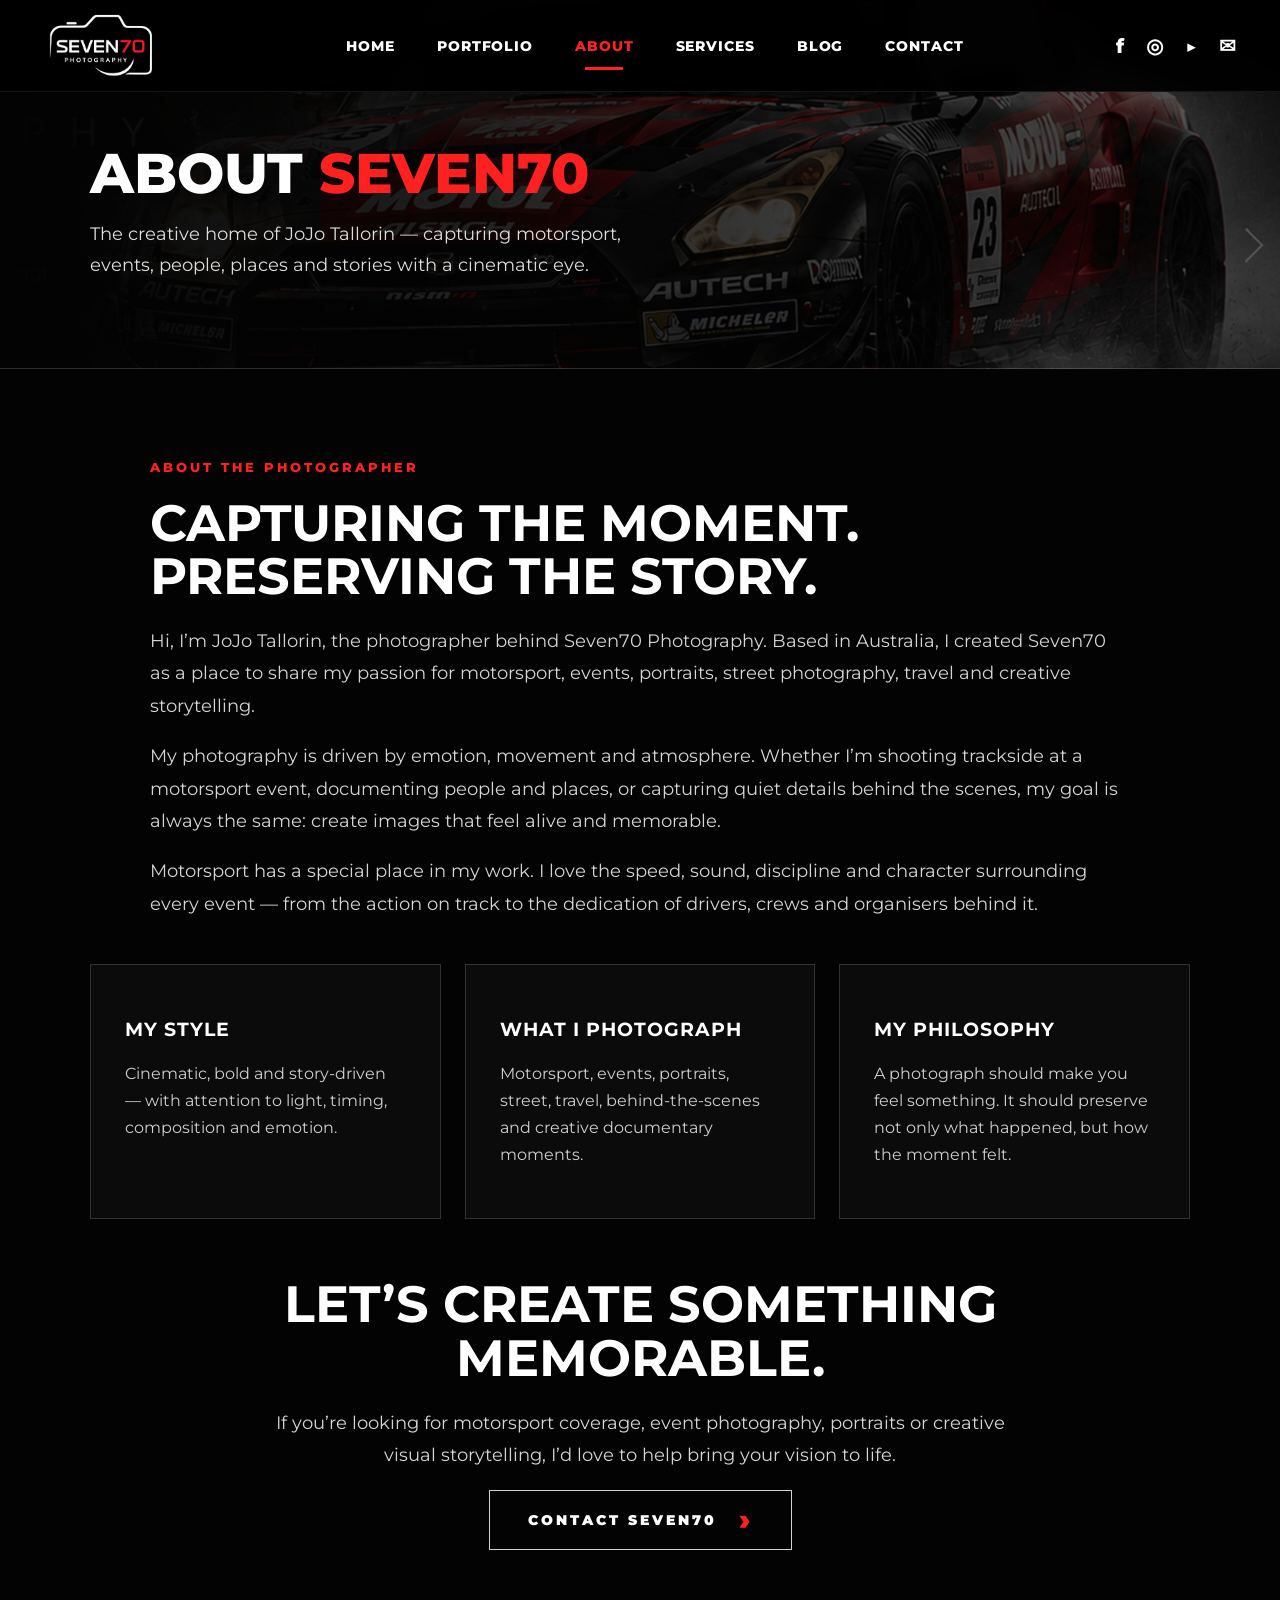
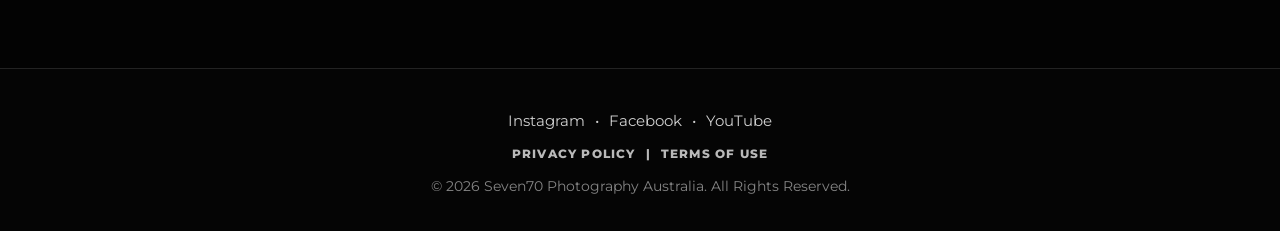
==== commit b1858ef3: "Add files via upload" ====
--- a/about.html
+++ b/about.html
@@ -8,7 +8,7 @@
   <link rel="preconnect" href="https://fonts.googleapis.com">
   <link rel="preconnect" href="https://fonts.gstatic.com" crossorigin>
   <link href="https://fonts.googleapis.com/css2?family=Montserrat:wght@400;500;600;700;800;900&family=Mr+Dafoe&display=swap" rel="stylesheet">
-  <link rel="stylesheet" href="css/style.css?v=1.1">
+  <link rel="stylesheet" href="css/style.css?v=1.2">
 </head>
 <body>
 <header class="site-header">
@@ -33,32 +33,23 @@
   </section>
   <section class="story-block narrow"><h2>Let’s create something memorable.</h2><p>If you’re looking for motorsport coverage, event photography, portraits or creative visual storytelling, I’d love to help bring your vision to life.</p><a class="btn" href="contact.html">Contact Seven70 <span>›</span></a></section>
 </main>
-<footer class="site-footer">
+<footer class="site-footer simple-footer">
   <div class="footer-inner">
-    <div class="footer-brand">
-      <strong>Seven70 Photography</strong>
-      <span>Australia</span>
-    </div>
-    <nav class="footer-links" aria-label="Footer navigation">
-      <a href="index.html">Home</a>
-      <a href="portfolio.html">Portfolio</a>
-      <a href="about.html">About</a>
-      <a href="services.html">Services</a>
-      <a href="blog.html">Blog</a>
-      <a href="contact.html">Contact</a>
-      <a href="privacy.html">Privacy Policy</a>
-      <a href="terms.html">Terms of Use</a>
-    </nav>
-    <div class="footer-socials">
+    <div class="footer-socials" aria-label="Social links">
       <a href="#">Instagram</a>
       <span>•</span>
       <a href="#">Facebook</a>
       <span>•</span>
       <a href="#">YouTube</a>
     </div>
-    <p class="copyright">© 2026 Seven70 Photography. All Rights Reserved.</p>
+    <nav class="footer-links" aria-label="Legal links">
+      <a href="privacy.html">Privacy Policy</a>
+      <span>|</span>
+      <a href="terms.html">Terms of Use</a>
+    </nav>
+    <p class="copyright">© 2026 Seven70 Photography Australia. All Rights Reserved.</p>
   </div>
 </footer>
-<script src="js/script.js?v=1.1"></script>
+<script src="js/script.js?v=1.2"></script>
 </body>
 </html>
--- a/css/style.css
+++ b/css/style.css
@@ -1,6 +1,6 @@
 
 :root{--bg:#030303;--text:#fff;--muted:#c8c8c8;--red:#e10600;--red2:#ff2020;--line:rgba(255,255,255,.16)}
-*{box-sizing:border-box}html,body{margin:0;background:var(--bg);color:var(--text);font-family:Montserrat,Arial,sans-serif;overflow-x:hidden}a{color:inherit;text-decoration:none}img{max-width:100%;display:block}.site-header{height:92px;position:fixed;top:0;left:0;right:0;z-index:50;display:grid;grid-template-columns:260px 1fr 230px;align-items:center;padding:0 44px;background:rgba(0,0,0,.93);backdrop-filter:blur(10px);border-bottom:1px solid rgba(255,255,255,.08)}.brand{display:flex;align-items:center;width:auto}.brand img{height:72px;width:auto;max-width:230px;object-fit:contain;display:block}.main-nav{display:flex;justify-content:center;gap:42px;text-transform:uppercase;font-weight:800;font-size:14px;letter-spacing:.9px}.main-nav a{position:relative;padding:37px 0;color:#fff}.main-nav a.active,.main-nav a:hover{color:var(--red2)}.main-nav a.active:after{content:"";position:absolute;left:50%;bottom:22px;width:38px;height:3px;background:var(--red2);transform:translateX(-50%)}.socials{display:flex;justify-content:flex-end;gap:22px;font-weight:800;font-size:20px}.socials a:hover{color:var(--red2)}.menu-toggle{display:none;background:transparent;border:0;color:#fff;font-size:32px}.hero{min-height:830px;position:relative;padding-top:92px;display:flex;align-items:center;background:#030303;overflow:hidden}.hero-media{position:absolute;inset:92px 0 0 0;z-index:1}.hero-media img{width:100%;height:100%;object-fit:cover;object-position:68% center;filter:contrast(1.1) saturate(1.05) brightness(.9)}.hero-media:after{content:"";position:absolute;inset:0;background:linear-gradient(90deg,#030303 0%,rgba(3,3,3,.92) 21%,rgba(3,3,3,.48) 43%,rgba(3,3,3,.12) 67%,rgba(3,3,3,.08) 100%),linear-gradient(180deg,rgba(0,0,0,.05) 0%,rgba(0,0,0,.05) 70%,#030303 100%);}.hero-copy{position:relative;z-index:3;width:min(690px,48vw);padding-left:66px;margin-top:4px}.eyebrow{font-weight:800;text-transform:uppercase;letter-spacing:4px;font-size:16px;margin:0 0 24px}.accent-line{width:56px;height:3px;background:var(--red2);margin-bottom:30px}.hero-title{margin:0 0 22px;text-transform:uppercase;font-size:clamp(66px,7.2vw,126px);font-weight:900;line-height:.82;letter-spacing:1px;text-shadow:0 0 20px rgba(0,0,0,.65)}.hero-title .seventy{color:var(--red2)}.hero-title small{display:block;font-size:.39em;font-weight:500;letter-spacing:.33em;line-height:1.05;margin-top:16px;color:#fff}.hero-subtitle{font-size:20px;line-height:1.55;color:#fff;margin:0 0 30px}.signature{font-family:"Mr Dafoe",cursive;font-size:48px;line-height:1;margin:0 0 18px;text-shadow:0 0 12px #000}.role{text-transform:uppercase;letter-spacing:4px;font-size:14px;margin:0 0 36px}.btn{display:inline-flex;align-items:center;gap:22px;border:1px solid rgba(255,255,255,.82);padding:20px 38px;text-transform:uppercase;letter-spacing:3px;font-weight:900;font-size:14px}.btn span{font-size:30px;line-height:0;color:var(--red2)}.btn:hover{background:#fff;color:#000}.hero-arrow{position:absolute;z-index:4;top:50%;transform:translateY(-50%);border:0;background:transparent;color:#fff;font-size:64px;font-weight:200;opacity:.8}.hero-arrow.left{left:18px}.hero-arrow.right{right:20px}.hero-dots{position:absolute;z-index:4;left:50%;bottom:62px;transform:translateX(-50%);display:flex;gap:15px}.hero-dots span{width:12px;height:12px;background:#fff;border-radius:50%}.hero-dots span.active{background:var(--red2);box-shadow:0 0 0 2px rgba(255,255,255,.85) inset}.feature-grid{width:calc(100% - 48px);margin:-22px auto 34px;display:grid;grid-template-columns:repeat(6,1fr);gap:14px;position:relative;z-index:6}.feature-card{height:230px;position:relative;overflow:hidden;border:1px solid var(--line);background:#111}.feature-card img{width:100%;height:100%;object-fit:cover;filter:brightness(.55) grayscale(.15);transition:.35s}.feature-card:after{content:"";position:absolute;inset:0;background:linear-gradient(180deg,transparent 35%,rgba(0,0,0,.88))}.feature-card h3{position:absolute;z-index:2;left:0;right:0;bottom:25px;text-align:center;margin:0;text-transform:uppercase;font-size:18px}.feature-card:hover img{transform:scale(1.06);filter:brightness(.85) grayscale(0)}.quick-links{width:calc(100% - 48px);margin:0 auto 40px;display:grid;grid-template-columns:repeat(6,1fr);border-top:1px solid var(--line);border-bottom:1px solid var(--line)}.quick-links a{padding:30px 28px;border-right:1px solid var(--line)}.quick-links a:last-child{border-right:0}.quick-links strong{display:block;text-transform:uppercase;letter-spacing:1.2px;font-size:17px}.quick-links span{display:block;color:var(--muted);margin-top:8px}.quick-links span:after{content:" ›";color:var(--red2)}.site-footer{text-align:center;color:#8f8f8f;padding:24px 20px 38px}.page-hero{padding:170px 7vw 80px;background:linear-gradient(90deg,#030303,rgba(3,3,3,.65)),url('../images/hero/hero-car.jpg') center/cover;border-bottom:1px solid var(--line)}.page-hero h1{font-size:clamp(52px,7vw,110px);line-height:.88;margin:0;text-transform:uppercase}.page-hero h1 span{color:var(--red2)}.page-hero p{max-width:780px;color:#ddd;font-size:20px;line-height:1.7}.content{padding:74px 7vw}.grid{display:grid;grid-template-columns:repeat(3,1fr);gap:24px}.panel{background:#0b0b0b;border:1px solid var(--line);padding:34px}.panel h2,.panel h3{text-transform:uppercase;letter-spacing:1px}.panel p,.panel li{color:#cfcfcf;line-height:1.7}.portfolio-grid{display:grid;grid-template-columns:repeat(3,1fr);gap:18px}.portfolio-item{height:300px;background:#111;border:1px solid var(--line);position:relative;overflow:hidden}.portfolio-item img{width:100%;height:100%;object-fit:cover;filter:brightness(.65)}.portfolio-item h3{position:absolute;bottom:22px;left:24px;margin:0;text-transform:uppercase}.form{max-width:760px}.form input,.form textarea{width:100%;margin-bottom:16px;padding:17px;background:#070707;border:1px solid rgba(255,255,255,.18);color:#fff}.form textarea{min-height:160px}.form button{border:0;background:var(--red);color:#fff;padding:16px 28px;text-transform:uppercase;font-weight:900;letter-spacing:2px}
+*{box-sizing:border-box}html,body{margin:0;background:var(--bg);color:var(--text);font-family:Montserrat,Arial,sans-serif;overflow-x:hidden}a{color:inherit;text-decoration:none}img{max-width:100%;display:block}.site-header{height:92px;position:fixed;top:0;left:0;right:0;z-index:50;display:grid;grid-template-columns:260px 1fr 230px;align-items:center;padding:0 44px;background:rgba(0,0,0,.93);backdrop-filter:blur(10px);border-bottom:1px solid rgba(255,255,255,.08)}.brand{display:flex;align-items:center;width:auto}.brand img{height:72px;width:auto;max-width:230px;object-fit:contain;display:block}.main-nav{display:flex;justify-content:center;gap:42px;text-transform:uppercase;font-weight:800;font-size:14px;letter-spacing:.9px}.main-nav a{position:relative;padding:37px 0;color:#fff}.main-nav a.active,.main-nav a:hover{color:var(--red2)}.main-nav a.active:after{content:"";position:absolute;left:50%;bottom:22px;width:38px;height:3px;background:var(--red2);transform:translateX(-50%)}.socials{display:flex;justify-content:flex-end;gap:22px;font-weight:800;font-size:20px}.socials a:hover{color:var(--red2)}.menu-toggle{display:none;background:transparent;border:0;color:#fff;font-size:32px}.hero{min-height:830px;position:relative;padding-top:92px;display:flex;align-items:center;background:#030303;overflow:hidden}.hero-media{position:absolute;inset:92px 0 0 0;z-index:1}.hero-media img{width:100%;height:100%;object-fit:cover;object-position:68% center;filter:contrast(1.1) saturate(1.05) brightness(.9)}.hero-media:after{content:"";position:absolute;inset:0;background:linear-gradient(90deg,#030303 0%,rgba(3,3,3,.92) 21%,rgba(3,3,3,.48) 43%,rgba(3,3,3,.12) 67%,rgba(3,3,3,.08) 100%),linear-gradient(180deg,rgba(0,0,0,.05) 0%,rgba(0,0,0,.05) 70%,#030303 100%);}.hero-copy{position:relative;z-index:3;width:min(690px,48vw);padding-left:66px;margin-top:4px}.eyebrow{font-weight:800;text-transform:uppercase;letter-spacing:4px;font-size:16px;margin:0 0 24px}.accent-line{width:56px;height:3px;background:var(--red2);margin-bottom:30px}.hero-title{margin:0 0 22px;text-transform:uppercase;font-size:clamp(66px,7.2vw,126px);font-weight:900;line-height:.82;letter-spacing:1px;text-shadow:0 0 20px rgba(0,0,0,.65)}.hero-title .seventy{color:var(--red2)}.hero-title small{display:block;font-size:.39em;font-weight:500;letter-spacing:.33em;line-height:1.05;margin-top:16px;color:#fff}.hero-subtitle{font-size:20px;line-height:1.55;color:#fff;margin:0 0 30px}.signature{font-family:"Mr Dafoe",cursive;font-size:48px;line-height:1;margin:0 0 18px;text-shadow:0 0 12px #000}.role{text-transform:uppercase;letter-spacing:4px;font-size:14px;margin:0 0 36px}.btn{display:inline-flex;align-items:center;gap:22px;border:1px solid rgba(255,255,255,.82);padding:20px 38px;text-transform:uppercase;letter-spacing:3px;font-weight:900;font-size:14px}.btn span{font-size:30px;line-height:0;color:var(--red2)}.btn:hover{background:#fff;color:#000}.hero-arrow{position:absolute;z-index:4;top:50%;transform:translateY(-50%);border:0;background:transparent;color:#fff;font-size:64px;font-weight:200;opacity:.8}.hero-arrow.left{left:18px}.hero-arrow.right{right:20px}.hero-dots{position:absolute;z-index:4;left:50%;bottom:62px;transform:translateX(-50%);display:flex;gap:15px}.hero-dots span{width:12px;height:12px;background:#fff;border-radius:50%}.hero-dots span.active{background:var(--red2);box-shadow:0 0 0 2px rgba(255,255,255,.85) inset}.feature-grid{width:calc(100% - 48px);margin:-22px auto 34px;display:grid;grid-template-columns:repeat(6,1fr);gap:14px;position:relative;z-index:6}.feature-card{height:230px;position:relative;overflow:hidden;border:1px solid var(--line);background:#111}.feature-card img{width:100%;height:100%;object-fit:cover;filter:brightness(.55) grayscale(.15);transition:.35s}.feature-card:after{content:"";position:absolute;inset:0;background:linear-gradient(180deg,transparent 35%,rgba(0,0,0,.88))}.feature-card h3{position:absolute;z-index:2;left:0;right:0;bottom:25px;text-align:center;margin:0;text-transform:uppercase;font-size:18px}.feature-card:hover img{transform:scale(1.06);filter:brightness(.85) grayscale(0)}.quick-links{width:calc(100% - 48px);margin:0 auto 40px;display:grid;grid-template-columns:repeat(6,1fr);border-top:1px solid var(--line);border-bottom:1px solid var(--line)}.quick-links a{padding:30px 28px;border-right:1px solid var(--line)}.quick-links a:last-child{border-right:0}.quick-links strong{display:block;text-transform:uppercase;letter-spacing:1.2px;font-size:17px}.quick-links span{display:block;color:var(--muted);margin-top:8px}.quick-links span:after{content:" ›";color:var(--red2)}.site-footer{text-align:center;color:#8f8f8f;padding:24px 20px 38px}.page-hero{padding:145px 7vw 70px;background:linear-gradient(90deg,#030303,rgba(3,3,3,.65)),url('../images/hero/hero-car.jpg') center/cover;border-bottom:1px solid var(--line)}.page-hero h1{font-size:56px;line-height:1;margin:0 0 16px;text-transform:uppercase;font-weight:800}.page-hero h1 span{color:var(--red2)}.page-hero p{max-width:560px;color:#ddd;font-size:18px;line-height:1.7}.content{padding:74px 7vw}.grid{display:grid;grid-template-columns:repeat(3,1fr);gap:24px}.panel{background:#0b0b0b;border:1px solid var(--line);padding:34px}.panel h2,.panel h3{text-transform:uppercase;letter-spacing:1px}.panel p,.panel li{color:#cfcfcf;line-height:1.7}.portfolio-grid{display:grid;grid-template-columns:repeat(3,1fr);gap:18px}.portfolio-item{height:300px;background:#111;border:1px solid var(--line);position:relative;overflow:hidden}.portfolio-item img{width:100%;height:100%;object-fit:cover;filter:brightness(.65)}.portfolio-item h3{position:absolute;bottom:22px;left:24px;margin:0;text-transform:uppercase}.form{max-width:760px}.form input,.form textarea{width:100%;margin-bottom:16px;padding:17px;background:#070707;border:1px solid rgba(255,255,255,.18);color:#fff}.form textarea{min-height:160px}.form button{border:0;background:var(--red);color:#fff;padding:16px 28px;text-transform:uppercase;font-weight:900;letter-spacing:2px}
 @media(max-width:1150px){.site-header{grid-template-columns:210px 1fr 160px;padding:0 26px}.brand img{height:58px}.main-nav{gap:22px;font-size:12px}.socials{gap:13px}.hero-copy{width:min(620px,56vw);padding-left:42px}.hero-title{font-size:clamp(58px,8vw,98px)}.feature-grid,.quick-links{grid-template-columns:repeat(3,1fr)}}
 @media(max-width:760px){.site-header{height:78px;grid-template-columns:1fr auto;padding:0 18px}.brand img{height:50px}.menu-toggle{display:block}.main-nav{display:none;position:absolute;top:78px;left:0;right:0;background:#050505;padding:16px 24px;flex-direction:column;gap:0;align-items:flex-start}.main-nav.open{display:flex}.main-nav a{padding:14px 0}.main-nav a.active:after{display:none}.socials{display:none}.hero{min-height:780px;padding-top:78px}.hero-media{inset:78px 0 0 0}.hero-media img{object-position:65% center}.hero-media:after{background:linear-gradient(90deg,#030303 0%,rgba(3,3,3,.76) 50%,rgba(3,3,3,.18) 100%),linear-gradient(180deg,transparent 65%,#030303 100%)}.hero-copy{width:auto;padding:90px 28px 70px}.eyebrow{font-size:12px;letter-spacing:2.6px}.hero-title{font-size:clamp(52px,16vw,82px)}.hero-title small{letter-spacing:.22em}.hero-subtitle{font-size:16px}.signature{font-size:36px}.role{font-size:12px}.hero-arrow{display:none}.hero-dots{bottom:26px;left:28px;transform:none}.feature-grid{grid-template-columns:1fr 1fr;margin:0 16px 20px;width:auto}.feature-card{height:180px}.quick-links{grid-template-columns:1fr;width:auto;margin:0 16px 24px}.quick-links a{border-right:0;border-bottom:1px solid var(--line);padding:20px}.grid,.portfolio-grid{grid-template-columns:1fr}.page-hero{padding-top:125px}}
 @media(max-width:430px){.feature-grid{grid-template-columns:1fr}.hero-title small{font-size:.36em;letter-spacing:.14em}.btn{padding:16px 24px}.brand img{height:44px}}
@@ -19,16 +19,22 @@
 .trust-strip div{padding:16px 22px;background:rgba(255,255,255,.025);border:1px solid rgba(255,255,255,.08)}
 .trust-strip strong{display:block;text-transform:uppercase;letter-spacing:1.2px;color:#fff;margin-bottom:8px;}
 .trust-strip span{color:var(--muted);font-size:14px;}
-.site-footer{color:#b9b9b9;padding:48px 7vw 38px;border-top:1px solid rgba(255,255,255,.12);background:#050505;text-align:left;}
-.footer-inner{max-width:1200px;margin:0 auto;display:grid;gap:22px;}
-.footer-brand strong{display:block;color:#fff;text-transform:uppercase;letter-spacing:2px;font-size:18px;margin-bottom:8px;}
-.footer-brand span{color:var(--red2);text-transform:uppercase;letter-spacing:2px;font-size:13px;font-weight:800;}
-.footer-links{display:flex;flex-wrap:wrap;gap:14px 24px;text-transform:uppercase;font-size:12px;letter-spacing:1.2px;font-weight:800;}
+.site-footer{color:#b9b9b9;padding:42px 20px 36px;border-top:1px solid rgba(255,255,255,.12);background:#050505;text-align:center;}
+.footer-inner{max-width:1000px;margin:0 auto;display:flex;flex-direction:column;align-items:center;gap:16px;}
+.footer-links,.footer-socials{display:flex;flex-wrap:wrap;gap:10px;justify-content:center;align-items:center;}
+.footer-links{font-size:12px;text-transform:uppercase;letter-spacing:1.2px;font-weight:800;}
+.footer-socials{font-size:15px;color:#d0d0d0;}
 .footer-links a:hover,.footer-socials a:hover{color:var(--red2);}
-.footer-socials{display:flex;gap:10px;align-items:center;color:#d0d0d0;}
 .copyright{margin:0;color:#858585;font-size:14px;}
 .legal-panel{max-width:920px;margin:0 auto;}
 .legal-panel h2,.legal-panel h3{text-transform:uppercase;}
 .legal-panel p{color:#d0d0d0;line-height:1.8;}
 .contact-grid{grid-template-columns:1fr 1.4fr;}
 @media(max-width:760px){.page-hero{padding:118px 28px 58px}.page-hero h1{font-size:42px}.page-hero p{font-size:16px}.trust-strip{grid-template-columns:1fr;width:auto;margin:0 16px 28px}.site-footer{text-align:center;padding:38px 24px}.footer-links,.footer-socials{justify-content:center}.contact-grid{grid-template-columns:1fr}.story-block p{font-size:16px}}
+
+@media(max-width:760px){
+  .footer-inner{gap:14px;}
+  .footer-socials{font-size:14px;}
+  .footer-links{font-size:11px;gap:8px;}
+  .copyright{font-size:13px;line-height:1.5;}
+}
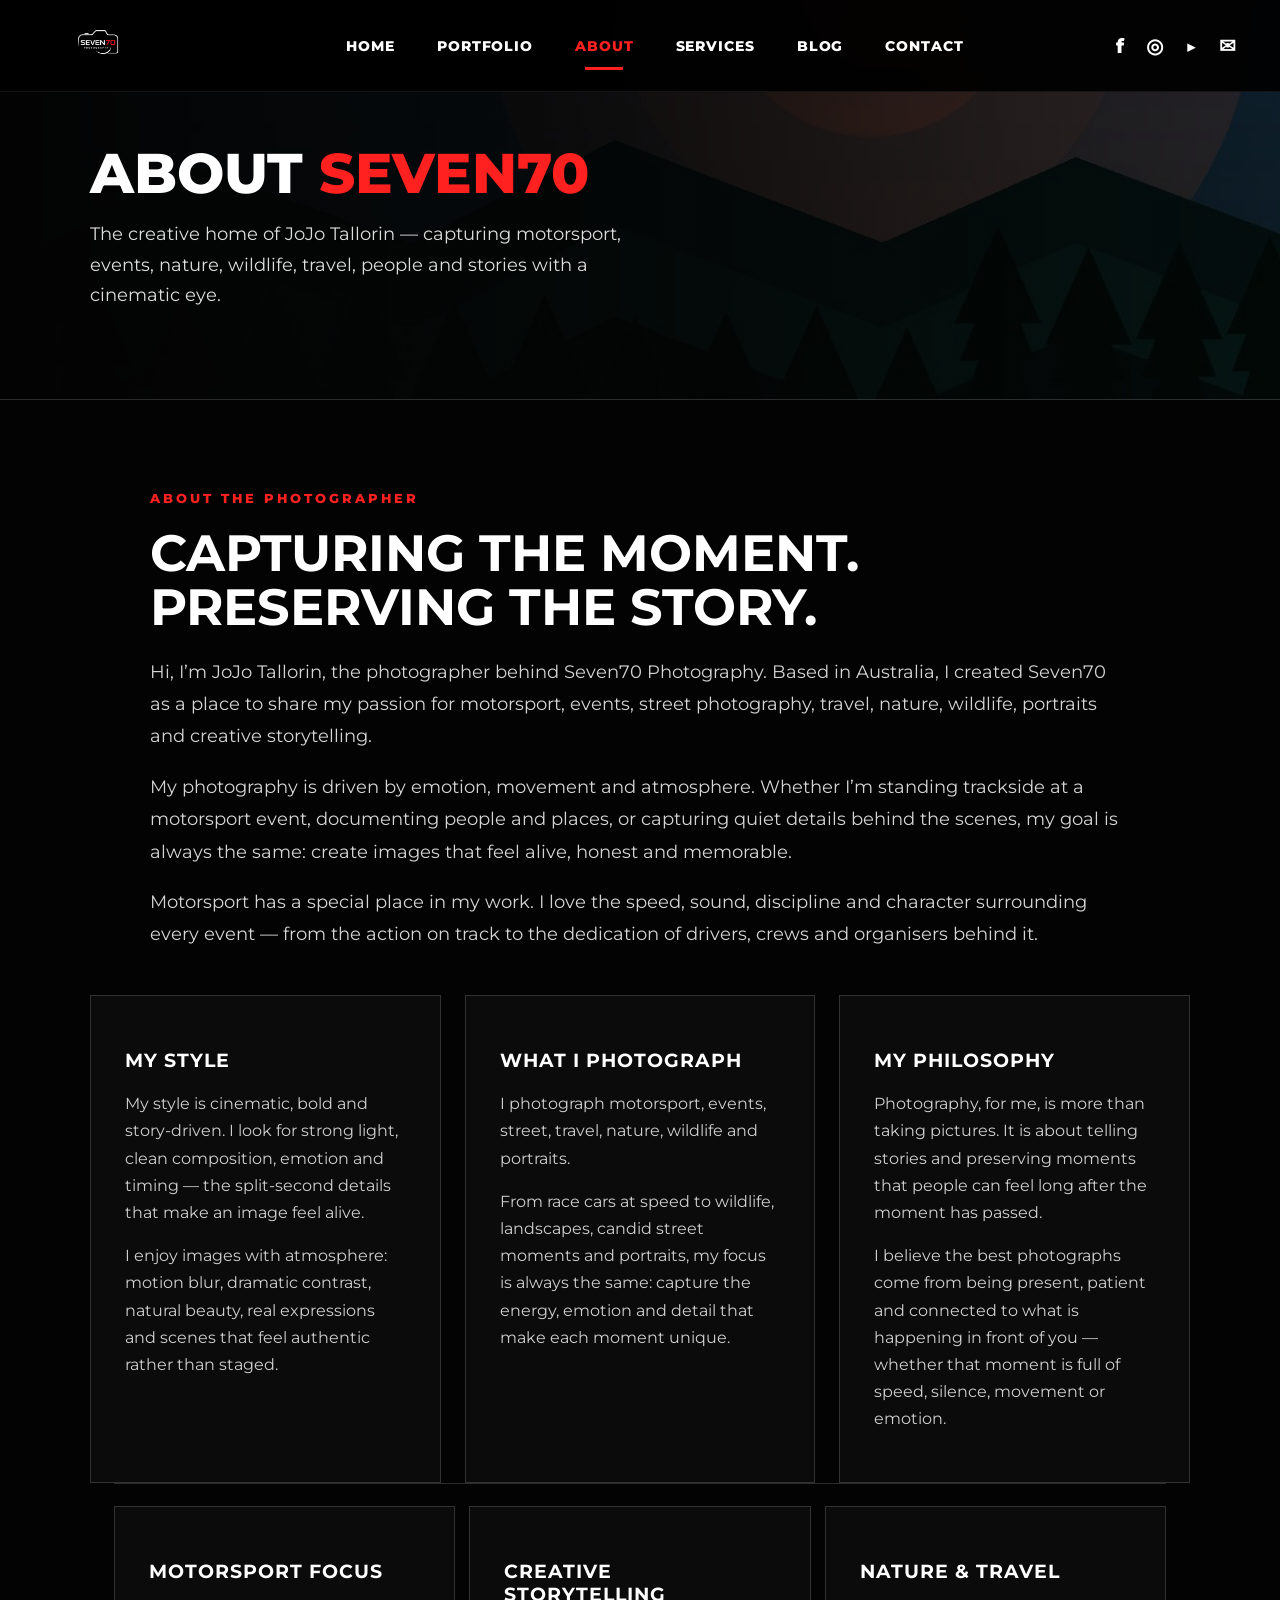
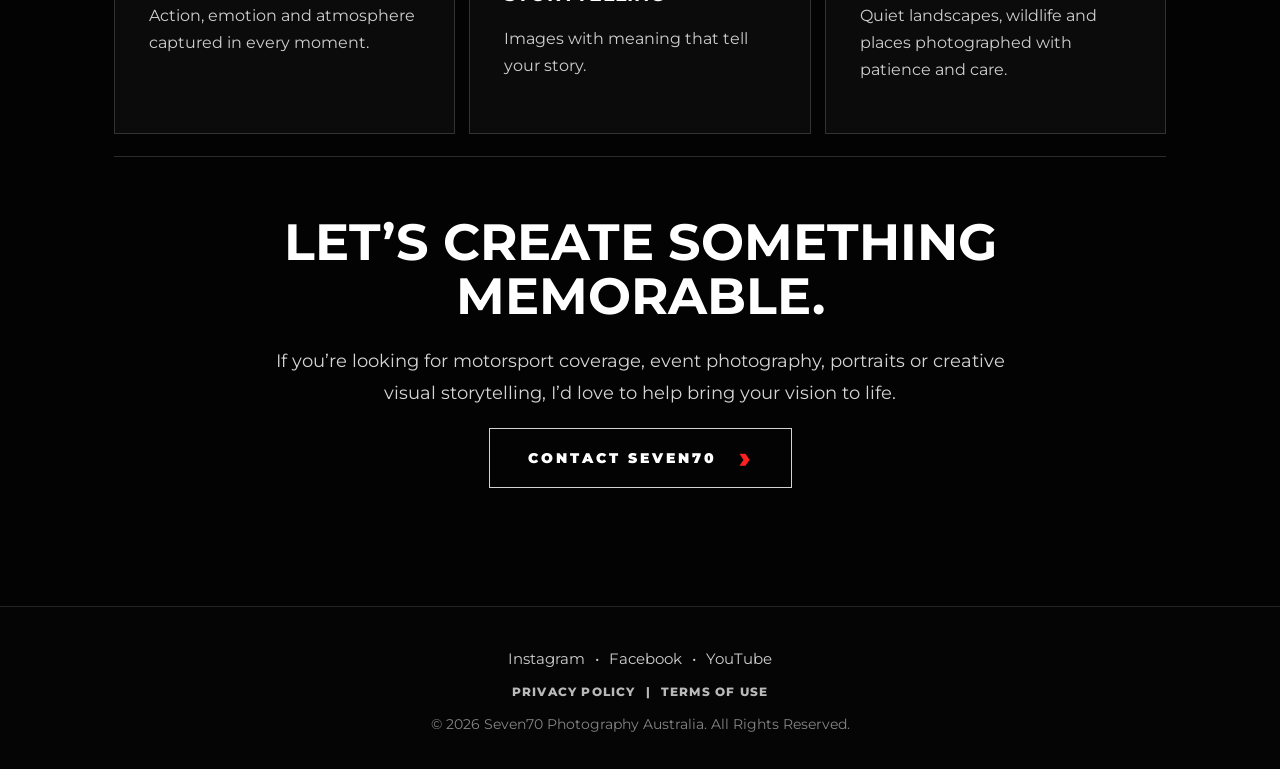
==== commit 67024c28: "Add files via upload" ====
--- a/about.html
+++ b/about.html
@@ -8,7 +8,7 @@
   <link rel="preconnect" href="https://fonts.googleapis.com">
   <link rel="preconnect" href="https://fonts.gstatic.com" crossorigin>
   <link href="https://fonts.googleapis.com/css2?family=Montserrat:wght@400;500;600;700;800;900&family=Mr+Dafoe&display=swap" rel="stylesheet">
-  <link rel="stylesheet" href="css/style.css?v=1.2">
+  <link rel="stylesheet" href="css/style.css?v=1.4">
 </head>
 <body>
 <header class="site-header">
@@ -17,19 +17,36 @@
   <nav class="main-nav"><a class="" href="index.html">Home</a><a class="" href="portfolio.html">Portfolio</a><a class="active" href="about.html">About</a><a class="" href="services.html">Services</a><a class="" href="blog.html">Blog</a><a class="" href="contact.html">Contact</a></nav>
   <div class="socials"><a href="#" aria-label="Facebook">f</a><a href="#" aria-label="Instagram">◎</a><a href="#" aria-label="YouTube">▶</a><a href="contact.html" aria-label="Email">✉</a></div>
 </header>
-<section class="page-hero"><h1>About <span>Seven70</span></h1><p>The creative home of JoJo Tallorin — capturing motorsport, events, people, places and stories with a cinematic eye.</p></section>
+<section class="page-hero about-hero"><h1>About <span>Seven70</span></h1><p>The creative home of JoJo Tallorin — capturing motorsport, events, nature, wildlife, travel, people and stories with a cinematic eye.</p></section>
 <main class="content about-content">
   <section class="story-block">
     <p class="section-kicker">About the photographer</p>
     <h2>Capturing the moment. Preserving the story.</h2>
-    <p>Hi, I’m JoJo Tallorin, the photographer behind Seven70 Photography. Based in Australia, I created Seven70 as a place to share my passion for motorsport, events, portraits, street photography, travel and creative storytelling.</p>
-    <p>My photography is driven by emotion, movement and atmosphere. Whether I’m shooting trackside at a motorsport event, documenting people and places, or capturing quiet details behind the scenes, my goal is always the same: create images that feel alive and memorable.</p>
+    <p>Hi, I’m JoJo Tallorin, the photographer behind Seven70 Photography. Based in Australia, I created Seven70 as a place to share my passion for motorsport, events, street photography, travel, nature, wildlife, portraits and creative storytelling.</p>
+    <p>My photography is driven by emotion, movement and atmosphere. Whether I’m standing trackside at a motorsport event, documenting people and places, or capturing quiet details behind the scenes, my goal is always the same: create images that feel alive, honest and memorable.</p>
     <p>Motorsport has a special place in my work. I love the speed, sound, discipline and character surrounding every event — from the action on track to the dedication of drivers, crews and organisers behind it.</p>
   </section>
   <section class="grid">
-    <article class="panel"><h3>My Style</h3><p>Cinematic, bold and story-driven — with attention to light, timing, composition and emotion.</p></article>
-    <article class="panel"><h3>What I Photograph</h3><p>Motorsport, events, portraits, street, travel, behind-the-scenes and creative documentary moments.</p></article>
-    <article class="panel"><h3>My Philosophy</h3><p>A photograph should make you feel something. It should preserve not only what happened, but how the moment felt.</p></article>
+    <article class="panel">
+      <h3>My Style</h3>
+      <p>My style is cinematic, bold and story-driven. I look for strong light, clean composition, emotion and timing — the split-second details that make an image feel alive.</p>
+      <p>I enjoy images with atmosphere: motion blur, dramatic contrast, natural beauty, real expressions and scenes that feel authentic rather than staged.</p>
+    </article>
+    <article class="panel">
+      <h3>What I Photograph</h3>
+      <p>I photograph motorsport, events, street, travel, nature, wildlife and portraits.</p>
+      <p>From race cars at speed to wildlife, landscapes, candid street moments and portraits, my focus is always the same: capture the energy, emotion and detail that make each moment unique.</p>
+    </article>
+    <article class="panel">
+      <h3>My Philosophy</h3>
+      <p>Photography, for me, is more than taking pictures. It is about telling stories and preserving moments that people can feel long after the moment has passed.</p>
+      <p>I believe the best photographs come from being present, patient and connected to what is happening in front of you — whether that moment is full of speed, silence, movement or emotion.</p>
+    </article>
+  </section>
+  <section class="grid trust-strip">
+    <article class="panel"><h3>Motorsport Focus</h3><p>Action, emotion and atmosphere captured in every moment.</p></article>
+    <article class="panel"><h3>Creative Storytelling</h3><p>Images with meaning that tell your story.</p></article>
+    <article class="panel"><h3>Nature & Travel</h3><p>Quiet landscapes, wildlife and places photographed with patience and care.</p></article>
   </section>
   <section class="story-block narrow"><h2>Let’s create something memorable.</h2><p>If you’re looking for motorsport coverage, event photography, portraits or creative visual storytelling, I’d love to help bring your vision to life.</p><a class="btn" href="contact.html">Contact Seven70 <span>›</span></a></section>
 </main>
@@ -50,6 +67,6 @@
     <p class="copyright">© 2026 Seven70 Photography Australia. All Rights Reserved.</p>
   </div>
 </footer>
-<script src="js/script.js?v=1.2"></script>
+<script src="js/script.js?v=1.4"></script>
 </body>
 </html>
--- a/css/style.css
+++ b/css/style.css
@@ -38,3 +38,52 @@
   .footer-links{font-size:11px;gap:8px;}
   .copyright{font-size:13px;line-height:1.5;}
 }
+
+
+/* Seven70 v1.4: Nature & Wildlife update + responsive polish */
+.about-hero{
+  background:
+    linear-gradient(90deg,#030303 0%,rgba(3,3,3,.82) 44%,rgba(3,3,3,.30) 100%),
+    url('../images/hero/about-hero.jpg') center/cover;
+}
+.feature-card h3,
+.portfolio-item h3{line-height:1.15;}
+
+@media(max-width:1024px){
+  .site-header{grid-template-columns:190px 1fr 130px;padding:0 22px;}
+  .brand img{height:58px;}
+  .main-nav{gap:18px;font-size:12px;}
+  .hero{min-height:760px;}
+  .hero-copy{width:min(600px,58vw);padding-left:38px;}
+  .hero-title{font-size:clamp(58px,8vw,96px);}
+  .hero-subtitle{font-size:18px;}
+  .feature-grid{grid-template-columns:repeat(3,1fr);}
+}
+@media(max-width:820px){
+  .site-header{height:78px;grid-template-columns:1fr auto;padding:0 18px;}
+  .brand img{height:52px;margin-top:4px;}
+  .hero{min-height:720px;padding-top:78px;}
+  .hero-media{inset:78px 0 0 0;}
+  .hero-copy{padding:92px 28px 70px;width:auto;max-width:620px;}
+  .hero-title{font-size:clamp(48px,14vw,78px);}
+  .hero-subtitle{font-size:16px;line-height:1.55;}
+  .page-hero h1{font-size:clamp(38px,8vw,52px);}
+  .page-hero p{font-size:16px;max-width:94%;}
+  .content{padding:52px 28px;}
+  .feature-grid,.portfolio-grid{grid-template-columns:1fr 1fr;}
+}
+@media(max-width:520px){
+  .brand img{height:46px;margin-top:4px;}
+  .hero{min-height:720px;}
+  .hero-media img{object-position:70% center;}
+  .hero-copy{padding:78px 24px 64px;}
+  .eyebrow{font-size:11px;letter-spacing:2px;}
+  .hero-title{font-size:clamp(46px,17vw,70px);}
+  .hero-title small{letter-spacing:.16em;}
+  .btn{padding:15px 22px;font-size:12px;}
+  .feature-grid,.portfolio-grid{grid-template-columns:1fr;}
+  .feature-card{height:210px;}
+  .portfolio-item{height:260px;}
+  .page-hero{padding:112px 24px 50px;}
+  .page-hero h1{font-size:40px;}
+}
